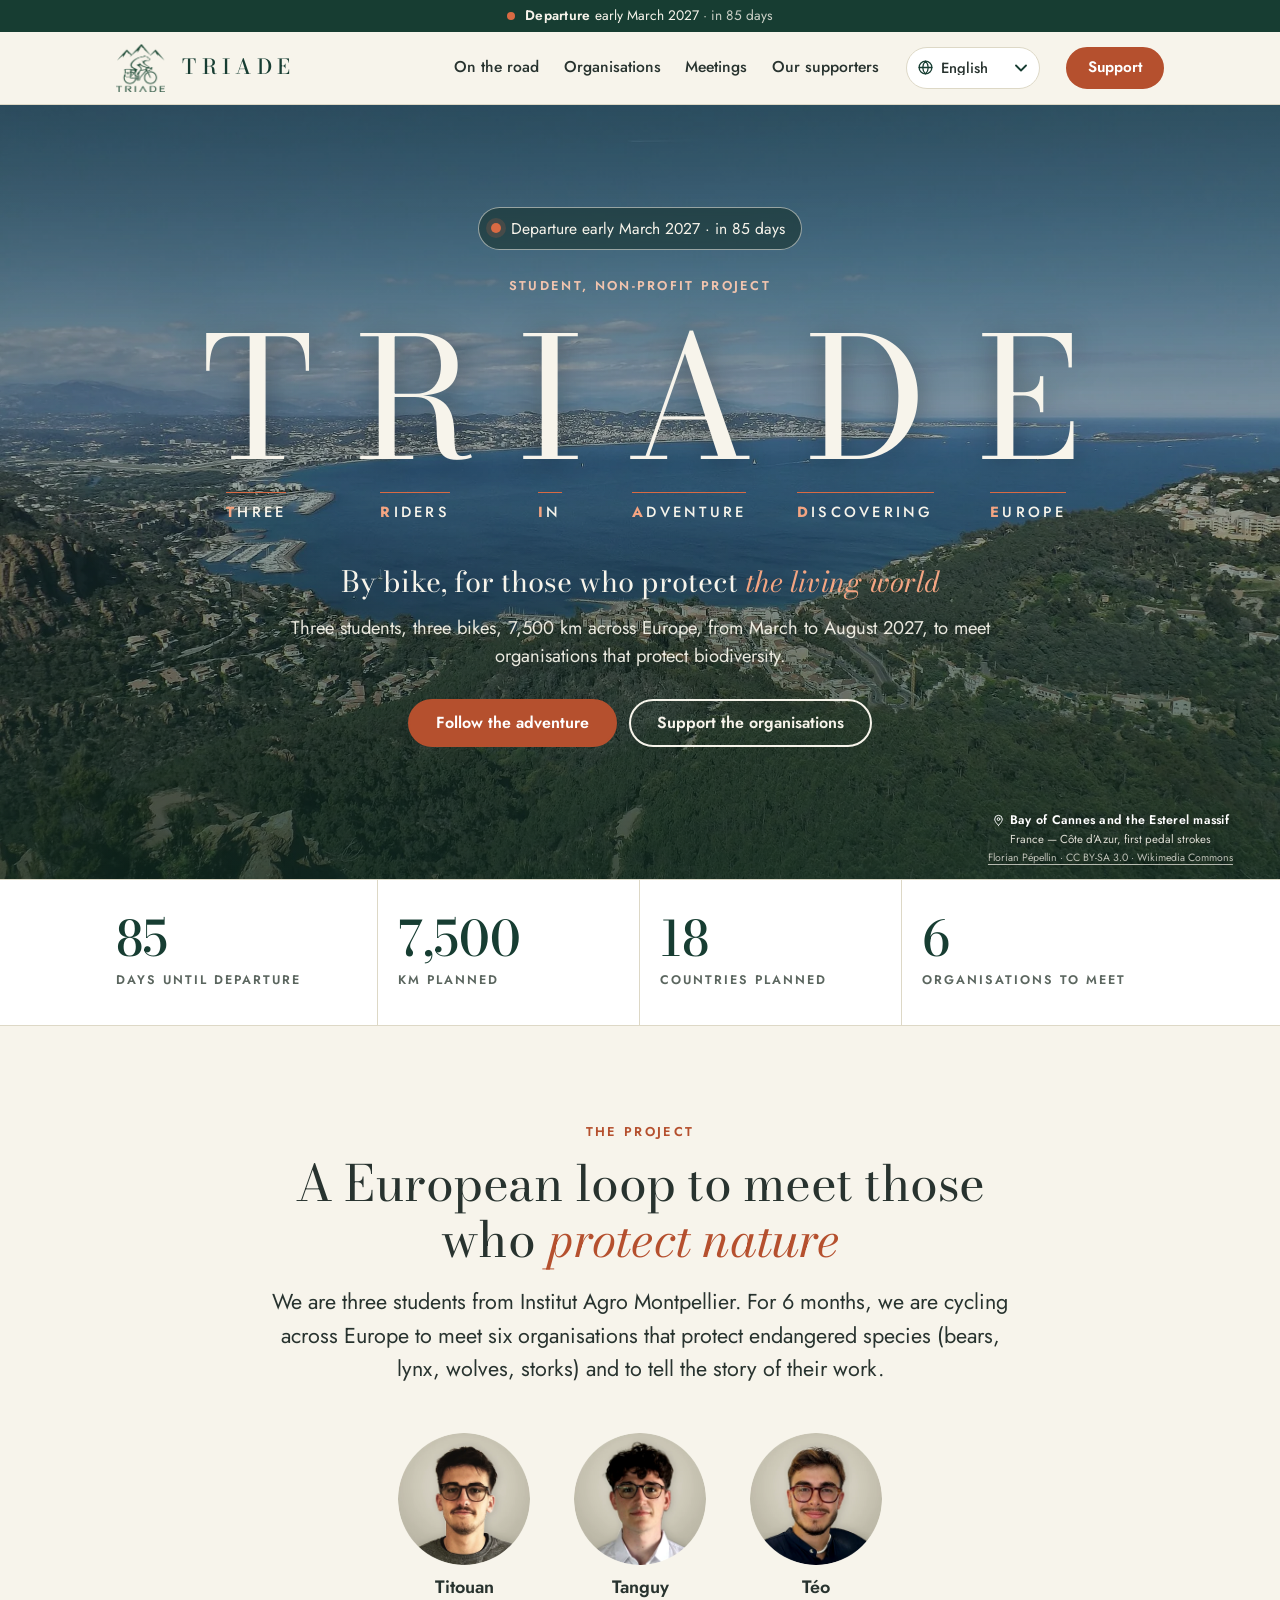
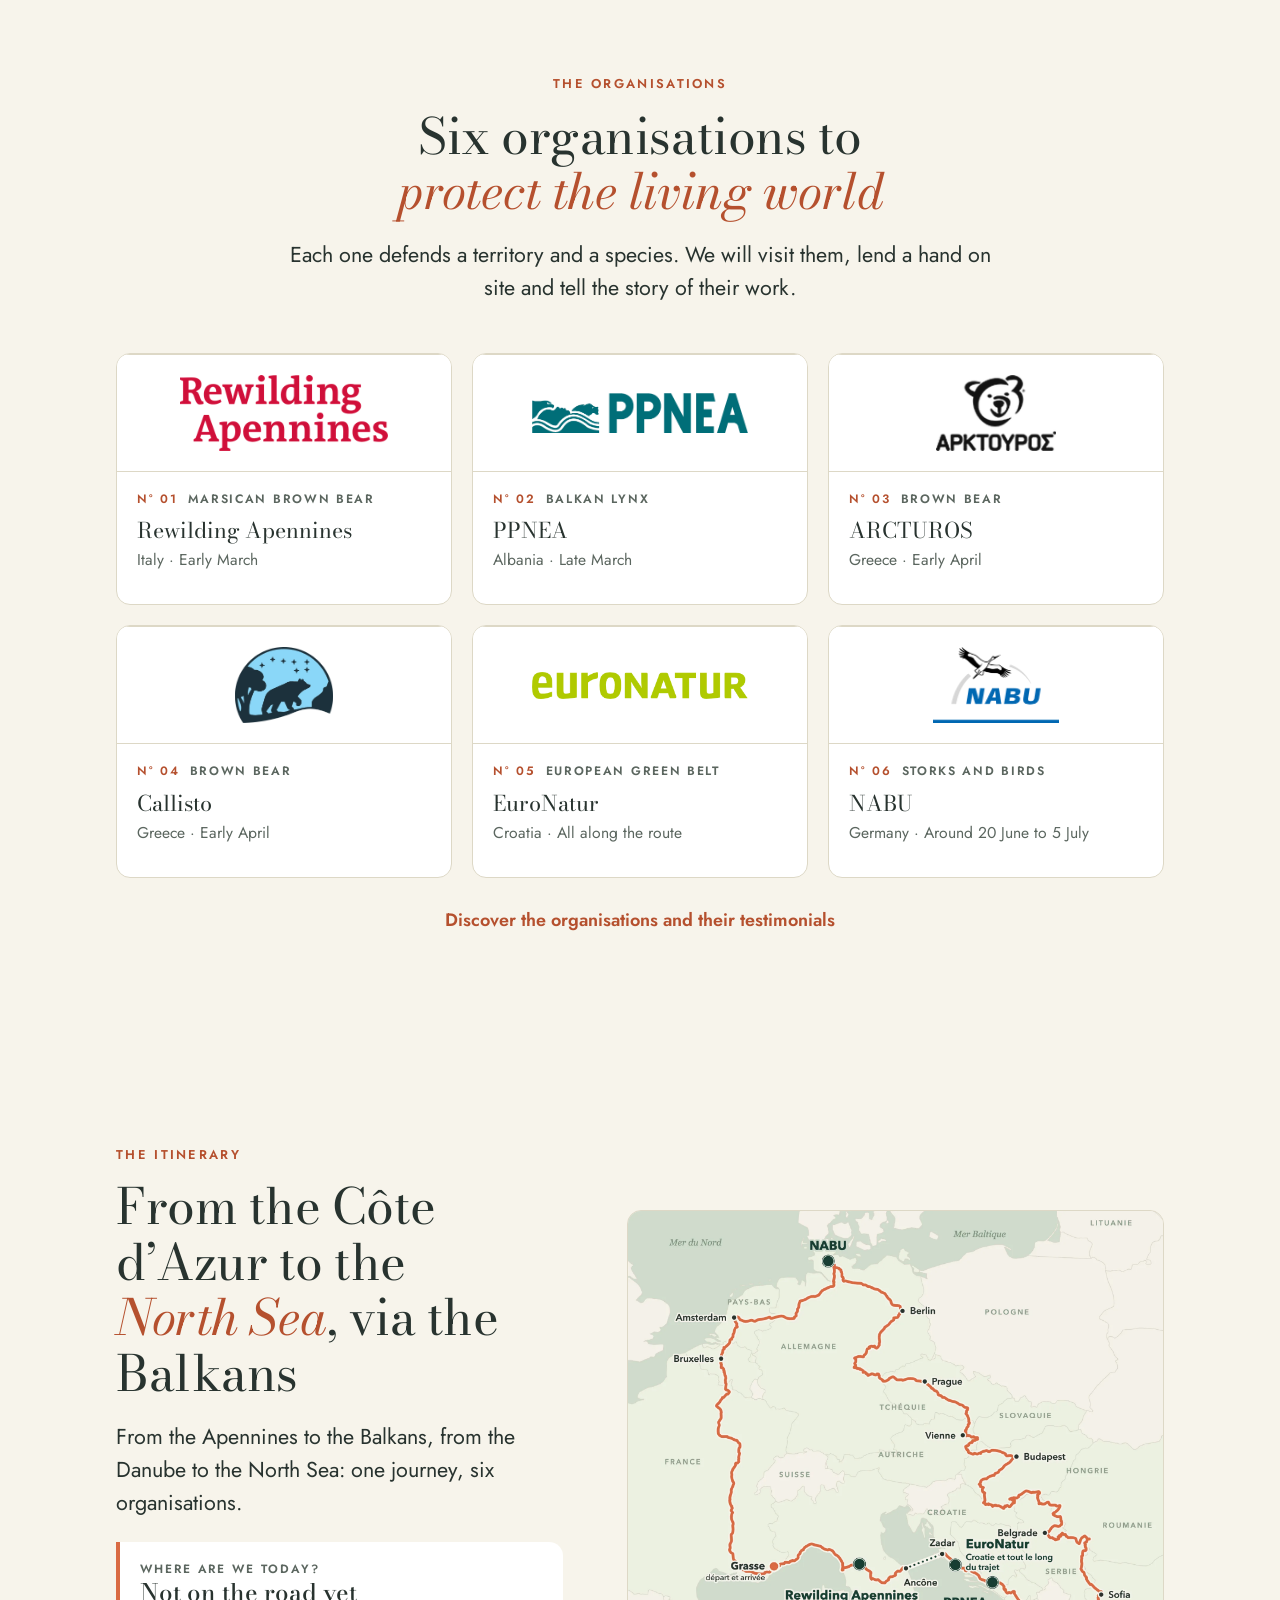
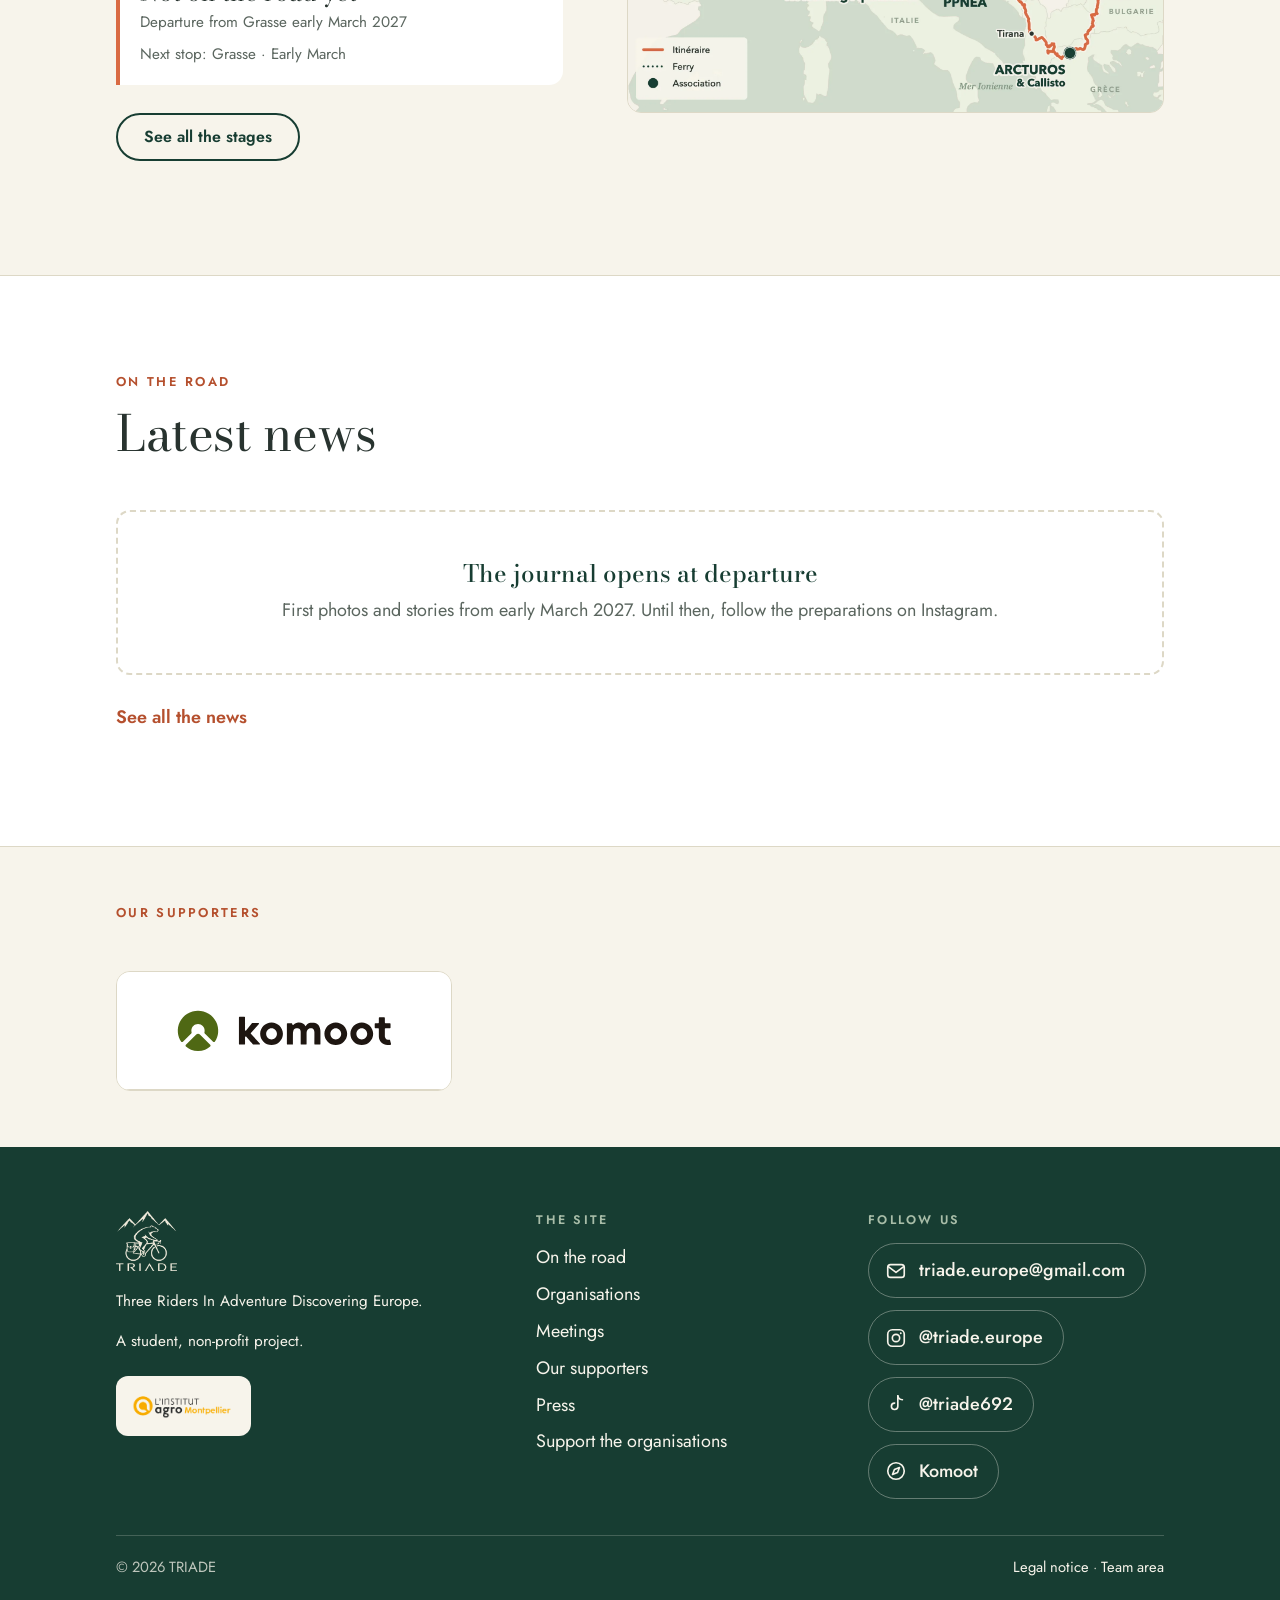
==== index.html @ b72beb3f "Site : URL triade.europe.com, EuroNatur en Croatie (tout le long du trajet), Callisto sur la carte -" ====
<!doctype html>
<html lang="fr">
<head>
<meta charset="utf-8">
<meta name="viewport" content="width=device-width, initial-scale=1">
<title>TRIADE — À vélo pour celles et ceux qui protègent le vivant</title>
<meta name="description" content="Trois étudiants traversent l’Europe à vélo, de mars à août 2027, à la rencontre d’associations de protection de la biodiversité. Suivez l’aventure.">
<meta name="theme-color" content="#F7F4EB">
<link rel="icon" href="assets/img/favicon.png">
<link rel="apple-touch-icon" href="assets/img/apple-touch-icon.png">
<meta property="og:type" content="website">
<meta property="og:site_name" content="TRIADE">
<meta property="og:title" content="TRIADE — À vélo pour celles et ceux qui protègent le vivant">
<meta property="og:description" content="Trois étudiants, trois vélos, six associations de protection de la nature à travers l’Europe. De mars à août 2027.">
<meta property="og:image" content="https://triade.europe.com/assets/img/og-image.jpg">
<meta name="twitter:card" content="summary_large_image">
<link rel="preload" href="assets/fonts/bodoni-moda-latin-wght-normal.woff2" as="font" type="font/woff2" crossorigin>
<link rel="preload" href="assets/fonts/jost-latin-wght-normal.woff2" as="font" type="font/woff2" crossorigin>
<link rel="stylesheet" href="assets/css/style.css?v=20261106n">
<script src="assets/js/langues.js?v=20261106n" defer></script>
<script src="assets/js/site.js?v=20261106n" defer></script>
</head>
<body data-page="accueil">
<a class="skip" href="#contenu" data-i18n="skip">Aller au contenu</a>
<noscript><p class="annonce">Ce site a besoin de JavaScript pour afficher son contenu. En attendant, retrouvez-nous sur Instagram&nbsp;: @triade.europe · This site needs JavaScript to display its content. Meanwhile, find us on Instagram: @triade.europe</p></noscript>
<div id="site-header"></div>

<main id="contenu" tabindex="-1">
<!--STATIQUE:début--><noscript><h1>TRIADE — Three Riders In Adventure Discovering Europe</h1><h2>Une boucle européenne pour rencontrer ceux qui protègent la nature</h2><p>Nous sommes trois étudiants de l’Institut Agro Montpellier. Pendant 6 mois, nous traversons l’Europe à vélo pour rencontrer six associations qui protègent des espèces menacées (ours, lynx, loup, cigognes) et raconter leur travail.</p><p>3 étudiants, 6 associations, 7 500 km prévus, 18 pays prévus, de mars à août 2027 (départ début mars 2027).</p><h2>Les associations</h2><ul><li><strong>Rewilding Apennines</strong> — Ours brun marsicain (Italie, Début mars) <a href="https://rewilding-apennines.com">https://rewilding-apennines.com</a></li><li><strong>PPNEA</strong> — Lynx des Balkans (Albanie, Fin mars) <a href="https://ppnea.org">https://ppnea.org</a></li><li><strong>ARCTUROS &amp; Callisto</strong> — Ours brun (Grèce, Début avril) <a href="https://www.arcturos.gr">https://www.arcturos.gr</a></li><li><strong>EuroNatur</strong> — Ceinture verte européenne (Croatie, Tout le long du trajet) <a href="https://www.euronatur.org">https://www.euronatur.org</a></li><li><strong>NABU</strong> — Cigognes et oiseaux (Allemagne, Du 20 juin au 5 juillet environ) <a href="https://www.nabu.de">https://www.nabu.de</a></li></ul><h2>Ils nous soutiennent</h2><ul><li><strong>Komoot</strong> — Notre itinéraire est tracé sur Komoot. <a href="https://www.komoot.com">https://www.komoot.com</a></li></ul><h2>Contact</h2><ul><li>E-mail : <a href="mailto:triade.europe@gmail.com">triade.europe@gmail.com</a></li><li>Instagram : <a href="https://www.instagram.com/triade.europe">@triade.europe</a></li><li>TikTok : <a href="https://www.tiktok.com/@triade692">@triade692</a></li><li>Komoot : <a href="https://www.komoot.com/user/6295100499846">Itinéraire sur Komoot</a></li></ul><p>Autres pages : <a href="route.html">Sur la route</a>, <a href="associations.html">Associations</a>, <a href="soutiens.html">Ils nous soutiennent</a>, <a href="llms.txt">résumé en texte</a>.</p></noscript><!--STATIQUE:fin-->

  <!-- ACCUEIL : grand TRIADE sur le bandeau de paysages (content/bandeau.json) -->
  <section class="hero hero--bandeau bandeau" id="bandeau">
    <div class="wrap">
      <p class="chip" hidden><i></i><span id="compte-a-rebours"></span></p>
      <p class="eyebrow" data-i18n="hero_eyebrow">Projet étudiant et associatif</p>
      <p class="vh">TRIADE : Three Riders In Adventure Discovering Europe</p>
      <div class="triade-sigle" aria-hidden="true">
        <span><i>T</i><small><b>T</b>hree</small></span>
        <span><i>R</i><small><b>R</b>iders</small></span>
        <span><i>I</i><small><b>I</b>n</small></span>
        <span><i>A</i><small><b>A</b>dventure</small></span>
        <span><i>D</i><small><b>D</b>iscovering</small></span>
        <span><i>E</i><small><b>E</b>urope</small></span>
      </div>
      <h1 data-i18n="hero_h1">À vélo pour celles et ceux qui protègent <em>le vivant</em></h1>
      <p class="lede" data-i18n="hero_lede">Trois étudiants, trois vélos, <span data-bind="chiffres_km"></span> km à travers l’Europe, <span data-bind="periode_texte"></span>, à la rencontre d’associations de protection de la biodiversité.</p>
      <div class="row">
        <a class="btn" data-href="instagram" data-i18n="hero_btn1">Suivre l’aventure</a>
        <a class="btn btn--ghost" href="cagnotte.html" data-i18n="support_assos">Soutenir les associations</a>
      </div>
    </div>
  </section>

  <!-- CHIFFRES : remplis automatiquement (content/reglages.json) -->
  <section class="stripe" data-i18n-attr="aria-label:fig_aria" aria-label="Chiffres clés">
    <div class="wrap"><div class="figures" id="chiffres"></div></div>
  </section>

  <!-- LE PROJET puis LES ASSOCIATIONS : un seul bloc, sans rupture -->
  <section class="section section--projet">
    <div class="wrap">
      <div class="head head--centre">
        <p class="eyebrow" data-i18n="proj_eyebrow">Le projet</p>
        <h2 class="h2" data-i18n="proj_h2">Une boucle européenne pour rencontrer ceux qui <em>protègent la nature</em></h2>
        <p class="lede" data-i18n="proj_lede">Nous sommes trois étudiants de l’Institut Agro Montpellier. Pendant 6 mois, nous traversons l’Europe à vélo pour rencontrer six associations qui protègent des espèces menacées (ours, lynx, loup, cigognes) et raconter leur travail.</p>
      </div>
      <ul class="tetes" id="equipe-tetes" aria-label="Les trois membres de l’équipe" data-i18n-attr="aria-label:team_aria"></ul>
      <div class="head head--centre head--suite">
        <p class="eyebrow" data-i18n="assos_eyebrow">Les associations</p>
        <h2 class="h2" data-i18n="assos_h2">Six associations pour <em>protéger le vivant</em></h2>
        <p class="lede" data-i18n="assos_lede_home">Chacune défend un territoire et une espèce. Nous irons les voir, donner un coup de main sur place et raconter leur travail.</p>
      </div>
      <div class="grid grid--3" id="assos-apercu"></div>
      <p class="more"><a class="link-arrow" href="associations.html" data-i18n="assos_more">Découvrir les associations et leurs témoignages</a></p>
    </div>
  </section>

  <!-- L'ITINÉRAIRE -->
  <section class="section">
    <div class="wrap split">
      <div>
        <p class="eyebrow" data-i18n="itin_eyebrow">L’itinéraire</p>
        <h2 class="h2" data-i18n="itin_h2">De la Côte d’Azur à la <em>mer du Nord</em>, par les Balkans</h2>
        <p class="lede" style="margin-top:18px" data-i18n="itin_lede">Des Apennins aux Balkans, du Danube à la mer du Nord&nbsp;: un seul trajet, six associations.</p>
        <div class="next" id="position"></div>
        <p class="more"><a class="btn btn--ghost" href="route.html#etapes" data-i18n="itin_btn">Voir toutes les étapes</a></p>
      </div>
      <div class="map"><img src="assets/img/carte-itineraire.webp" data-i18n-attr="alt:map_alt" alt="Carte de l’itinéraire : Grasse, Italie, Albanie, Grèce, Bulgarie, Serbie, Hongrie, Autriche, Tchéquie, Allemagne, Pays-Bas, Belgique, retour à Grasse" width="1800" height="1688" loading="lazy"></div>
    </div>
  </section>

  <!-- DERNIÈRES NOUVELLES -->
  <section class="section section--white">
    <div class="wrap">
      <div class="head">
        <p class="eyebrow" data-i18n="nav_route">Sur la route</p>
        <h2 class="h2" data-i18n="news_h2">Dernières nouvelles</h2>
      </div>
      <div id="actus"></div>
      <p class="more"><a class="link-arrow" href="route.html#photos" data-i18n="news_more">Voir toutes les nouvelles</a></p>
    </div>
  </section>

  <!-- ILS NOUS SOUTIENNENT : masqué tant que la liste est vide (content/soutiens.json) -->
  <section class="section section--tight" id="soutiens" hidden>
    <div class="wrap">
      <div class="head"><p class="eyebrow" data-i18n="nav_supporters">Ils nous soutiennent</p></div>
      <div class="grid grid--3" id="soutiens-liste"></div>
    </div>
  </section>

</main>

<div id="site-footer"></div>
</body>
</html>
---- assets/css/style.css ----
/* ==========================================================================
   TRIADE — feuille de style
   Palette et typographies de l'affiche : crème, vert forêt, terracotta ;
   Bodoni Moda (titres) + Jost (texte), hébergées sur le site (aucun appel à Google).
   Pour changer une couleur de tout le site : modifier les variables ci-dessous.
   ========================================================================== */

@font-face { font-family: 'Jost'; src: url(../fonts/jost-latin-wght-normal.woff2) format('woff2'); font-weight: 100 900; font-style: normal; font-display: swap; }
@font-face { font-family: 'Bodoni Moda'; src: url(../fonts/bodoni-moda-latin-wght-normal.woff2) format('woff2'); font-weight: 400 900; font-style: normal; font-display: swap; }
@font-face { font-family: 'Bodoni Moda'; src: url(../fonts/bodoni-moda-latin-wght-italic.woff2) format('woff2'); font-weight: 400 900; font-style: italic; font-display: swap; }

:root {
  --cream: #F7F4EB;
  --paper: #FFFFFF;
  --ink: #28332F;
  --forest: #173D32;
  --terre: #D96A43;        /* décor, tracés */
  --terre-txt: #B5502E;    /* texte et boutons (contraste suffisant sur le crème) */
  --sage: #A8BDA8;
  --sea: #CFDBCC;
  --line: #DDD8C6;
  --muted: #5B665F;

  --f-display: 'Bodoni Moda', Georgia, 'Times New Roman', serif;
  --f-text: 'Jost', 'Avenir Next', 'Segoe UI', system-ui, sans-serif;

  --wrap: 1120px;
  --gut: clamp(18px, 4vw, 36px);
  --r: 14px;
  color-scheme: light;
}

*, *::before, *::after { box-sizing: border-box; }
html { scroll-behavior: smooth; -webkit-text-size-adjust: 100%; }
@media (prefers-reduced-motion: reduce) { html { scroll-behavior: auto; } * { animation: none !important; transition: none !important; } }
body { margin: 0; background: var(--cream); color: var(--ink); font-family: var(--f-text); font-size: 1.125rem; line-height: 1.6; -webkit-font-smoothing: antialiased; }
img { max-width: 100%; height: auto; display: block; }
a { color: var(--terre-txt); text-underline-offset: 3px; }
a:hover { color: var(--forest); }
h1, h2, h3, h4 { margin: 0; font-weight: 500; line-height: 1.12; }
p { margin: 0 0 1em; }
:focus-visible { outline: 3px solid var(--terre-txt); outline-offset: 3px; border-radius: 4px; }
[hidden] { display: none !important; }

.skip { position: absolute; left: -999px; top: 8px; background: var(--forest); color: var(--cream); padding: 10px 16px; border-radius: 8px; z-index: 100; }
.skip:focus { left: 8px; }

.wrap { max-width: var(--wrap); margin: 0 auto; padding: 0 var(--gut); }
.section { padding: clamp(48px, 8vw, 96px) 0; }
.section--tight { padding: clamp(32px, 5vw, 56px) 0; }
.section--white { background: var(--paper); border-block: 1px solid var(--line); }
.section--forest { background: var(--forest); color: var(--cream); }
.section--forest a { color: var(--cream); }

/* --- Typographie ------------------------------------------------------- */
.eyebrow { font-size: .8rem; font-weight: 600; letter-spacing: .18em; text-transform: uppercase; color: var(--terre-txt); margin: 0 0 14px; }
.section--forest .eyebrow { color: var(--sage); }
.display { font-family: var(--f-display); font-weight: 500; letter-spacing: -.01em; }
.h1 { font-family: var(--f-display); font-size: clamp(2.5rem, 6.4vw, 4.9rem); line-height: 1.03; letter-spacing: -.015em; }
.h2 { font-family: var(--f-display); font-size: clamp(2rem, 4.4vw, 3.1rem); letter-spacing: -.01em; }
.h3 { font-family: var(--f-display); font-size: 1.55rem; }
.h1 em, .h2 em { font-style: italic; color: var(--terre-txt); }
.section--forest .h2 em { color: var(--terre); }
.lede { font-size: clamp(1.15rem, 2vw, 1.35rem); line-height: 1.55; color: var(--ink); max-width: 38em; }
.muted { color: var(--muted); }
.small { font-size: .95rem; }
.head { max-width: 46rem; margin-bottom: clamp(28px, 4vw, 48px); }
.head .lede { margin-top: 18px; }

/* --- Boutons ----------------------------------------------------------- */
.btn { display: inline-flex; align-items: center; justify-content: center; gap: 10px; min-height: 48px; padding: 0 26px; border-radius: 999px; background: var(--terre-txt); color: #fff; font: 600 1rem/1 var(--f-text); text-decoration: none; border: 2px solid var(--terre-txt); cursor: pointer; transition: background .15s, color .15s, border-color .15s; }
.btn:hover { background: var(--forest); border-color: var(--forest); color: #fff; }
.btn--ghost { background: transparent; color: var(--forest); border-color: var(--forest); }
.btn--ghost:hover { background: var(--forest); color: var(--cream); }
.section--forest .btn { background: var(--terre); border-color: var(--terre); color: var(--forest); }
.section--forest .btn:hover { background: var(--cream); border-color: var(--cream); color: var(--forest); }
.section--forest .btn--ghost { background: transparent; color: var(--cream); border-color: var(--cream); }
.section--forest .btn--ghost:hover { background: var(--cream); color: var(--forest); }
.row { display: flex; flex-wrap: wrap; gap: 12px; align-items: center; }

/* --- Bandeau d'annonce + en-tête --------------------------------------- */
.annonce { background: var(--forest); color: var(--cream); text-align: center; padding: 10px var(--gut); font-size: .98rem; }
.annonce a { color: var(--cream); }
.site-header { position: sticky; top: 0; z-index: 50; background: rgba(247, 244, 235, .94); backdrop-filter: blur(8px); border-bottom: 1px solid var(--line); }
.site-header .wrap { display: flex; align-items: center; justify-content: space-between; min-height: 72px; gap: 20px; }
.brand { display: flex; align-items: center; gap: 12px; text-decoration: none; color: var(--forest); }
.brand img { height: 48px; width: auto; }
.nav { display: flex; align-items: center; gap: clamp(14px, 2.2vw, 30px); }
.nav a { color: var(--ink); text-decoration: none; font-weight: 500; font-size: 1.02rem; padding: 8px 2px; border-bottom: 2px solid transparent; }
.nav a:hover { color: var(--terre-txt); }
.nav a[aria-current="page"] { border-bottom-color: var(--terre); }
.burger { display: none; width: 48px; height: 48px; border: 1px solid var(--line); border-radius: 12px; background: var(--paper); cursor: pointer; padding: 0; color: var(--forest); }
.burger svg { margin: auto; display: block; }
@media (max-width: 1180px) {
  .burger { display: block; }
  .nav { position: absolute; left: 0; right: 0; top: 100%; background: var(--cream); border-bottom: 1px solid var(--line); flex-direction: column; align-items: stretch; gap: 0; padding: 8px var(--gut) 20px; display: none; }
  .nav.open { display: flex; }
  .nav a { padding: 14px 2px; border-bottom: 1px solid var(--line); font-size: 1.15rem; }
}

/* --- Hero -------------------------------------------------------------- */
.hero { padding: clamp(36px, 7vw, 88px) 0 clamp(28px, 5vw, 56px); overflow: hidden; }
.hero .wrap { display: grid; grid-template-columns: 1.15fr .85fr; gap: clamp(20px, 4vw, 56px); align-items: center; }
.hero h1 { margin-bottom: 24px; }
.hero .lede { margin-bottom: 30px; }
.hero-art { position: relative; }
.hero-art img { width: 100%; max-width: 520px; margin-left: auto; }
.chip { display: inline-flex; align-items: center; gap: 10px; padding: 8px 16px 8px 12px; border: 1px solid var(--line); border-radius: 999px; background: var(--paper); font-size: .98rem; margin-bottom: 26px; }
.chip i { width: 10px; height: 10px; border-radius: 50%; background: var(--terre); box-shadow: 0 0 0 5px rgba(217, 106, 67, .18); }
@media (max-width: 860px) {
  .hero .wrap { grid-template-columns: 1fr; }
  .hero-art { order: -1; }
  .hero-art img { max-width: 300px; margin: 0 auto; }
}

/* --- Chiffres ---------------------------------------------------------- */
.stripe { background: var(--paper); border-block: 1px solid var(--line); }
.figures { display: grid; grid-template-columns: repeat(4, 1fr); }
.fig { padding: clamp(20px, 3vw, 34px) 20px; border-right: 1px solid var(--line); }
.fig:first-child { padding-left: 0; }
.fig:last-child { border-right: 0; }
.fig b { display: block; font: 500 clamp(2.4rem, 5vw, 3.6rem)/1 var(--f-display); color: var(--forest); }
.fig span { display: block; margin-top: 8px; font-size: .78rem; font-weight: 600; letter-spacing: .16em; text-transform: uppercase; color: var(--muted); }
@media (max-width: 760px) {
  .figures { grid-template-columns: 1fr 1fr; }
  .fig:nth-child(2) { border-right: 0; }
  .fig:nth-child(-n+2) { border-bottom: 1px solid var(--line); }
}

/* --- Trois piliers ----------------------------------------------------- */
.pillars { display: grid; grid-template-columns: repeat(3, 1fr); gap: 20px; }
.pillar { background: var(--paper); border: 1px solid var(--line); border-radius: var(--r); padding: 28px; }
.pillar .num { font: 500 2.6rem/1 var(--f-display); color: var(--terre); margin-bottom: 14px; }
.pillar h3 { font-family: var(--f-display); font-size: 1.5rem; margin-bottom: 10px; }
.pillar p { margin: 0; color: var(--muted); font-size: 1.05rem; }
@media (max-width: 820px) { .pillars { grid-template-columns: 1fr; } }

/* --- Carte de l'itinéraire -------------------------------------------- */
.map { border-radius: var(--r); overflow: hidden; border: 1px solid var(--line); background: var(--sea); }
.map img { width: 100%; }
.split { display: grid; grid-template-columns: 1fr 1.2fr; gap: clamp(24px, 5vw, 64px); align-items: center; }
@media (max-width: 860px) { .split { grid-template-columns: 1fr; } }
.next { margin-top: 22px; padding: 18px 20px; border-left: 4px solid var(--terre); background: var(--paper); border-radius: 0 var(--r) var(--r) 0; }
.next small { display: block; font-size: .75rem; font-weight: 600; letter-spacing: .16em; text-transform: uppercase; color: var(--muted); }
.next b { font: 500 1.5rem/1.2 var(--f-display); }

/* --- Frise des étapes -------------------------------------------------- */
.steps { list-style: none; margin: 0; padding: 0; position: relative; }
.steps::before { content: ""; position: absolute; left: 11px; top: 8px; bottom: 8px; width: 2px; background: var(--line); }
.step { position: relative; display: grid; grid-template-columns: 1fr auto; gap: 4px 18px; padding: 12px 0 12px 44px; }
.step::before { content: ""; position: absolute; left: 4px; top: 21px; width: 16px; height: 16px; border-radius: 50%; background: var(--cream); border: 2px solid var(--sage); }
.step.is-asso::before { border-color: var(--forest); background: var(--forest); }
.step.is-done::before { background: var(--terre); border-color: var(--terre); }
.step.is-current::before { box-shadow: 0 0 0 6px rgba(217, 106, 67, .25); background: var(--terre); border-color: var(--terre); }
.step b { font-weight: 600; font-size: 1.12rem; }
.step .d { color: var(--muted); font-size: 1rem; grid-column: 1; }
.step .w { text-align: right; font-size: .95rem; color: var(--muted); grid-column: 2; grid-row: 1; }
.step .k { text-align: right; font-size: .85rem; color: var(--muted); grid-column: 2; grid-row: 2; }
.step.is-done b { color: var(--muted); }
.badge-asso { display: inline-block; margin-left: 8px; padding: 2px 10px; border-radius: 999px; background: var(--forest); color: var(--cream); font-size: .7rem; font-weight: 600; letter-spacing: .1em; text-transform: uppercase; vertical-align: 2px; }

/* --- Cartes (assos, interviews, équipe) -------------------------------- */
.grid { display: grid; gap: 20px; }
.grid--3 { grid-template-columns: repeat(3, 1fr); }
.grid--2 { grid-template-columns: repeat(2, 1fr); }
@media (max-width: 900px) { .grid--3 { grid-template-columns: repeat(2, 1fr); } }
@media (max-width: 620px) { .grid--3, .grid--2 { grid-template-columns: 1fr; } }
.card { background: var(--paper); border: 1px solid var(--line); border-radius: var(--r); overflow: hidden; }
.card-body { padding: 24px; }
.logo-tile { display: flex; align-items: center; justify-content: center; height: 118px; padding: 20px 28px; background: var(--paper); border-bottom: 1px solid var(--line); }
.logo-tile img { max-height: 100%; max-width: 78%; width: auto; object-fit: contain; }
.card h3 { font-family: var(--f-display); font-size: 1.55rem; margin-bottom: 4px; }
.card .meta { color: var(--muted); font-size: .98rem; margin-bottom: 12px; }
.statut { display: inline-block; padding: 4px 12px; border-radius: 999px; border: 1px solid var(--line); font-size: .8rem; font-weight: 600; letter-spacing: .04em; color: var(--muted); }
.statut[data-s="Rencontre confirmée"] { background: var(--sea); border-color: var(--sea); color: var(--forest); }
.statut[data-s="Rencontre réalisée"] { background: var(--forest); border-color: var(--forest); color: var(--cream); }

.asso { display: grid; grid-template-columns: 300px 1fr; background: var(--paper); border: 1px solid var(--line); border-radius: var(--r); overflow: hidden; scroll-margin-top: 96px; }
.asso + .asso { margin-top: 24px; }
.asso-side { background: var(--paper); border-right: 1px solid var(--line); padding: 28px; display: flex; flex-direction: column; justify-content: center; gap: 18px; }
.asso-side img { max-height: 90px; width: auto; max-width: 100%; object-fit: contain; object-position: left; }
.asso-main { padding: clamp(22px, 3vw, 36px); }
.asso-main h2 { font-family: var(--f-display); font-size: clamp(1.8rem, 3.4vw, 2.4rem); margin-bottom: 6px; }
.asso-main .meta { color: var(--muted); margin-bottom: 14px; }
.asso-main .links { margin: 18px 0 0; display: flex; gap: 10px; flex-wrap: wrap; }
.asso-interviews { margin-top: 26px; padding-top: 22px; border-top: 1px dashed var(--line); }
.asso-interviews h3 { font-size: .8rem; letter-spacing: .16em; text-transform: uppercase; font-family: var(--f-text); font-weight: 600; color: var(--terre-txt); margin-bottom: 14px; }
@media (max-width: 820px) { .asso { grid-template-columns: 1fr; } .asso-side { border-right: 0; border-bottom: 1px solid var(--line); flex-direction: row; align-items: center; justify-content: space-between; flex-wrap: wrap; } }

.link-arrow { display: inline-flex; align-items: center; gap: 8px; font-weight: 600; text-decoration: none; }
.link-arrow:hover { text-decoration: underline; }

/* --- Interviews -------------------------------------------------------- */
.filters { display: flex; flex-wrap: wrap; gap: 8px; margin-bottom: 28px; }
.filters button { font: 500 .98rem var(--f-text); padding: 9px 18px; border-radius: 999px; border: 1px solid var(--line); background: var(--paper); color: var(--ink); cursor: pointer; min-height: 44px; }
.filters button[aria-pressed="true"] { background: var(--forest); color: var(--cream); border-color: var(--forest); }
.interview { background: var(--paper); border: 1px solid var(--line); border-radius: var(--r); overflow: hidden; display: flex; flex-direction: column; }
.interview .ph { aspect-ratio: 3 / 2; object-fit: cover; width: 100%; background: var(--sea); }
.interview-body { padding: 24px; display: flex; flex-direction: column; gap: 14px; flex: 1; }
.interview blockquote { margin: 0; font: 500 1.4rem/1.3 var(--f-display); color: var(--forest); }
.interview blockquote::before { content: "« "; color: var(--terre); }
.interview blockquote::after { content: " »"; color: var(--terre); }
.who { font-size: 1rem; }
.who b { font-weight: 600; }
.who span { color: var(--muted); }
.tag { display: inline-block; font-size: .75rem; font-weight: 600; letter-spacing: .12em; text-transform: uppercase; color: var(--terre-txt); }
details.texte summary { cursor: pointer; font-weight: 600; color: var(--terre-txt); min-height: 44px; display: flex; align-items: center; }
details.texte .prose { margin-top: 8px; }
.video { position: relative; aspect-ratio: 16 / 9; background: var(--forest); border-radius: 10px; overflow: hidden; }
.video iframe { position: absolute; inset: 0; width: 100%; height: 100%; border: 0; }
.video button { position: absolute; inset: 0; width: 100%; border: 0; background: var(--forest); color: var(--cream); font: 600 1.05rem var(--f-text); cursor: pointer; display: flex; align-items: center; justify-content: center; gap: 12px; }
.video button:hover { background: #0f2c24; }

.prose { max-width: 40em; }
.prose h3, .prose h4 { font-family: var(--f-display); margin: 1.4em 0 .5em; font-size: 1.4rem; }
.prose ul { padding-left: 1.2em; margin: 0 0 1em; }
.prose blockquote { margin: 1.2em 0; padding-left: 18px; border-left: 3px solid var(--terre); font-family: var(--f-display); font-size: 1.25rem; color: var(--forest); }

/* --- Carnet ------------------------------------------------------------ */
.entry { padding: clamp(28px, 4vw, 48px) 0; border-top: 1px solid var(--line); display: grid; grid-template-columns: 200px 1fr; gap: clamp(18px, 4vw, 48px); scroll-margin-top: 96px; }
.entry:first-child { border-top: 0; padding-top: 0; }
.entry-meta { position: sticky; top: 96px; align-self: start; }
.entry-meta .day { font: 500 3.2rem/1 var(--f-display); color: var(--terre); }
.entry-meta .day small { display: block; font: 600 .75rem var(--f-text); letter-spacing: .16em; text-transform: uppercase; color: var(--muted); margin-bottom: 6px; }
.entry-meta .where { margin-top: 12px; font-weight: 600; }
.entry-meta .when { color: var(--muted); font-size: .98rem; }
.entry h2 { font-family: var(--f-display); font-size: clamp(1.8rem, 3.6vw, 2.6rem); margin-bottom: 16px; }
.gallery { display: grid; grid-template-columns: repeat(auto-fill, minmax(190px, 1fr)); gap: 8px; margin-top: 22px; }
.gallery button { padding: 0; border: 0; background: var(--sea); cursor: zoom-in; aspect-ratio: 4 / 3; overflow: hidden; border-radius: 8px; }
.gallery img { width: 100%; height: 100%; object-fit: cover; transition: transform .3s; }
.gallery button:hover img { transform: scale(1.04); }
.gallery.n1 { grid-template-columns: 1fr; } .gallery.n1 button { aspect-ratio: 3 / 2; }
.gallery.n2 { grid-template-columns: 1fr 1fr; }
@media (max-width: 760px) { .entry { grid-template-columns: 1fr; gap: 12px; } .entry-meta { position: static; display: flex; gap: 18px; align-items: baseline; flex-wrap: wrap; } .entry-meta .day { font-size: 2.2rem; } .entry-meta .day small { display: inline; margin-right: 8px; } .entry-meta .where { margin-top: 0; } }

dialog.lightbox { border: 0; padding: 0; background: transparent; max-width: 100vw; max-height: 100vh; width: 100vw; height: 100vh; color: #fff; }
dialog.lightbox::backdrop { background: rgba(10, 20, 16, .94); }
.lightbox .frame { height: 100%; display: flex; flex-direction: column; align-items: center; justify-content: center; padding: 56px 64px 24px; }
.lightbox img { max-width: 100%; max-height: calc(100vh - 150px); object-fit: contain; }
.lightbox p { margin: 14px 0 0; text-align: center; max-width: 46em; }
.lightbox .lb-btn { position: absolute; width: 48px; height: 48px; border-radius: 50%; border: 1px solid rgba(255,255,255,.4); background: rgba(0,0,0,.35); color: #fff; font-size: 1.5rem; cursor: pointer; display: flex; align-items: center; justify-content: center; }
.lightbox .lb-close { top: 14px; right: 14px; } .lightbox .lb-prev { left: 12px; top: 50%; } .lightbox .lb-next { right: 12px; top: 50%; }
@media (max-width: 600px) { .lightbox .frame { padding: 60px 8px 20px; } .lightbox .lb-prev, .lightbox .lb-next { top: auto; bottom: 14px; } }

/* --- Cagnotte ---------------------------------------------------------- */
.pot { background: var(--paper); border: 1px solid var(--line); border-radius: var(--r); padding: clamp(24px, 4vw, 40px); }
.meter { height: 14px; border-radius: 999px; background: var(--sea); overflow: hidden; margin: 18px 0 10px; }
.meter i { display: block; height: 100%; background: var(--terre); border-radius: 999px; }
.pot-amount { font: 500 clamp(2.4rem, 6vw, 3.6rem)/1 var(--f-display); color: var(--forest); }
.embed { width: 100%; min-height: 560px; border: 0; border-radius: 10px; }

/* --- Équipe ------------------------------------------------------------ */
.member { text-align: center; }
.member img { width: 100%; max-width: 280px; aspect-ratio: 1; object-fit: cover; border-radius: 50%; margin: 0 auto 18px; background: var(--sea); border: 1px solid var(--line); }
.member h3 { font-family: var(--f-display); font-size: 1.7rem; }
.member .role { color: var(--terre-txt); font-weight: 600; font-size: .95rem; margin-top: 2px; }
.member p { color: var(--muted); margin-top: 10px; font-size: 1.02rem; }

.socials { display: flex; flex-wrap: wrap; gap: 12px; }
.social { display: inline-flex; align-items: center; gap: 12px; padding: 12px 20px 12px 16px; min-height: 48px; border: 1px solid var(--line); border-radius: 999px; background: var(--paper); color: var(--ink); text-decoration: none; font-weight: 500; }
.social:hover { border-color: var(--forest); color: var(--forest); }
.social svg { width: 22px; height: 22px; flex: none; }
.section--forest .social { background: transparent; border-color: rgba(247, 244, 235, .35); color: var(--cream); }
.section--forest .social:hover { border-color: var(--cream); background: rgba(247, 244, 235, .08); color: var(--cream); }

/* --- États vides et messages ------------------------------------------ */
.empty { padding: clamp(28px, 5vw, 48px); border: 2px dashed var(--line); border-radius: var(--r); text-align: center; color: var(--muted); background: rgba(255,255,255,.5); }
.empty b { display: block; font: 500 1.5rem/1.2 var(--f-display); color: var(--forest); margin-bottom: 8px; }
.error { padding: 24px; border-radius: var(--r); background: #fff3ee; border: 1px solid var(--terre); }

/* --- Pied de page ------------------------------------------------------ */
.site-footer { background: var(--forest); color: var(--cream); padding: clamp(40px, 6vw, 64px) 0 28px; }
.site-footer .cols { display: grid; grid-template-columns: 1.3fr 1fr 1fr; gap: 36px; }
.site-footer img { height: 60px; width: auto; margin-bottom: 18px; }
.site-footer h2 { font: 600 .78rem var(--f-text); letter-spacing: .18em; text-transform: uppercase; color: var(--sage); margin-bottom: 14px; }
.site-footer ul { list-style: none; margin: 0; padding: 0; display: grid; gap: 8px; }
.site-footer a { color: var(--cream); text-decoration: none; }
.site-footer a:hover { text-decoration: underline; color: var(--cream); }
.site-footer .legal { margin-top: 36px; padding-top: 20px; border-top: 1px solid rgba(247, 244, 235, .2); display: flex; flex-wrap: wrap; gap: 8px 24px; justify-content: space-between; font-size: .92rem; color: rgba(247, 244, 235, .75); }
@media (max-width: 760px) { .site-footer .cols { grid-template-columns: 1fr; } }

@media print { .site-header, .site-footer, .burger, .skip { display: none; } body { background: #fff; } }

/* --- Ajouts : marque, fiches « spécimen » (style Trinket), cartes d'actualité ---------- */
.brand-name { font: 500 1.3rem/1 var(--f-display); letter-spacing: .26em; padding-left: .26em; color: var(--forest); }
@media (max-width: 420px) { .brand-name { font-size: 1.1rem; letter-spacing: .2em; } }
.spec { display: flex; gap: 10px; align-items: baseline; font-size: .76rem; font-weight: 600; letter-spacing: .14em; text-transform: uppercase; color: var(--muted); margin-bottom: 10px; }
.spec span { color: var(--terre-txt); }
.news, .assoc-mini { display: block; text-decoration: none; color: inherit; transition: border-color .15s, transform .15s; }
.news:hover, .assoc-mini:hover { border-color: var(--forest); transform: translateY(-2px); }
.news .ph { aspect-ratio: 3 / 2; object-fit: cover; width: 100%; background: var(--sea); }
.news h3 { margin-top: 6px; }
.assoc-mini h3 { font-size: 1.35rem; }
.assoc-mini .card-body { padding: 18px 20px 20px; }
.pillar h3 { color: var(--forest); }
.cta-band { text-align: center; }
.cta-band .head { margin-inline: auto; }
.cta-band .row { justify-content: center; }
.more { margin-top: 28px; }
.map-caption { margin-top: 10px; color: var(--muted); font-size: .92rem; }
.notice { color: var(--muted); font-size: .95rem; margin-top: 18px; }
.h1 em, .h2 em { white-space: nowrap; }
@media (max-width: 480px) { .h2 em { white-space: normal; } }
/* Les icônes prennent la taille du texte (sans cette règle, un SVG remplit tout son conteneur) */
.btn svg, .link-arrow svg, .video button svg { width: 1.3em; height: 1.3em; flex: none; }
.video button svg { width: 2.2em; height: 2.2em; }

/* --- Bandeau « position en direct » et barre d'en-tête ---------------------------------- */
.livebar { display: flex; align-items: center; justify-content: center; gap: 10px; background: var(--forest); color: var(--cream); font-size: .86rem; line-height: 1.3; padding: 7px var(--gut); text-align: center; text-decoration: none; }
.livebar:hover { color: var(--cream); background: #0f2c24; }
.livebar b { font-weight: 600; letter-spacing: .02em; }
.livebar .maj { opacity: .8; }
.livebar .dot { flex: none; width: 8px; height: 8px; border-radius: 50%; background: var(--terre); animation: pulse 2.2s infinite; }
@keyframes pulse { 0% { box-shadow: 0 0 0 0 rgba(217, 106, 67, .7); } 70% { box-shadow: 0 0 0 7px rgba(217, 106, 67, 0); } 100% { box-shadow: 0 0 0 0 rgba(217, 106, 67, 0); } }
.bar-right { display: flex; align-items: center; gap: clamp(12px, 2vw, 26px); }
.btn--nav { min-height: 42px; padding: 0 20px; font-size: .95rem; color: #fff; }
.btn--nav:hover { color: #fff; }

/* --- Titres : serif éditorial léger ----------------------------------------------------------- */
.h1, .h2, .h3, .asso-main h2, .card h3, .pillar h3, .member h3, .story-title, .entry h2 { font-weight: 400; }

/* --- Chiffres avec objectif ------------------------------------------------------------------- */
.fig b small { font-size: .45em; color: var(--muted); font-weight: 400; }
.meter.sm { height: 6px; margin: 12px 0 0; max-width: 160px; }

/* --- Journal : cartes, « À la une », article -------------------------------------------------- */
.pill { display: inline-block; padding: 3px 11px; border-radius: 999px; background: var(--sea); color: var(--forest); font-size: .76rem; font-weight: 600; letter-spacing: .04em; }
.jcard { display: flex; flex-direction: column; text-decoration: none; color: inherit; transition: border-color .15s; }
.jcard:hover { border-color: var(--forest); }
.jcard .ph { aspect-ratio: 3 / 2; object-fit: cover; width: 100%; background: var(--sea); }
.ph--empty { display: flex; align-items: center; justify-content: center; color: var(--forest); background: var(--sea); }
.ph--empty svg { width: 40px; height: 40px; opacity: .5; }
.jcard .card-body { display: flex; flex-direction: column; flex: 1; }
.jcard h3 { margin: 6px 0 8px; font-size: 1.45rem; }
.jcard .extrait { color: var(--muted); font-size: 1rem; margin: 0 0 16px; }
.jmeta { display: flex; flex-wrap: wrap; gap: 8px 12px; align-items: center; margin-top: auto; font-size: .88rem; color: var(--muted); }
.jmeta .by { font-weight: 600; color: var(--ink); }
.tag svg { width: 15px; height: 15px; vertical-align: -2px; margin-right: 5px; }

.feature { position: relative; display: block; border-radius: var(--r); overflow: hidden; aspect-ratio: 16 / 7; min-height: 280px; background: var(--forest); color: #fff; text-decoration: none; }
.feature img { position: absolute; inset: 0; width: 100%; height: 100%; object-fit: cover; }
.feature::after { content: ""; position: absolute; inset: 0; background: linear-gradient(to top, rgba(10, 20, 16, .8), rgba(10, 20, 16, .05) 65%); }
.feature-text { position: absolute; left: 0; right: 0; bottom: 0; z-index: 1; padding: clamp(18px, 3vw, 38px); max-width: 48rem; }
.feature .tag { color: #fff; }
.feature h3 { font: 400 clamp(1.9rem, 4vw, 3.1rem)/1.06 var(--f-display); margin: 10px 0; }
.feature .by { font-size: .95rem; opacity: .92; }
.feature:hover { color: #fff; }
@media (max-width: 700px) { .feature { aspect-ratio: 4 / 5; } }

.story { max-width: 46rem; margin-inline: auto; }
.story .back { margin-bottom: 26px; }
.story .back svg { width: 1.2em; height: 1.2em; }
.story-head { margin-bottom: 24px; }
.story-title { font-size: clamp(2.2rem, 5vw, 3.6rem); margin: 14px 0; }
.story-cover { margin: 0 0 30px; }
.story-cover img { width: 100%; max-height: 70vh; object-fit: cover; border-radius: var(--r); }

/* --- Soutiens, presse -------------------------------------------------------------------------- */
.soutien .card-body p { color: var(--muted); font-size: 1.02rem; }
.revue { list-style: none; margin: 0; padding: 0; }
.revue li { padding: 18px 0; border-top: 1px solid var(--line); display: grid; gap: 4px; font: 400 1.35rem/1.3 var(--f-display); }
.revue li:last-child { border-bottom: 1px solid var(--line); }

/* --- Apparition douce (désactivée si « réduire les animations ») ----------------------------- */
.js-reveal .rv { opacity: 0; transform: translateY(16px); transition: opacity .6s ease, transform .6s ease; }
.js-reveal .rv.in { opacity: 1; transform: none; }

/* --- Corrections de mise en page (menu, chiffres, pied de page) -------------------------- */
.nav a { white-space: nowrap; font-size: .98rem; }
.nav { gap: clamp(12px, 1.6vw, 24px); }
.fig b { white-space: nowrap; font-size: clamp(2.1rem, 3.8vw, 3.2rem); }
.site-footer .social { background: transparent; border-color: rgba(247, 244, 235, .35); color: var(--cream); }
.site-footer .social:hover { border-color: var(--cream); background: rgba(247, 244, 235, .08); color: var(--cream); }

/* --- Logo de l'Institut Agro (école des trois étudiants) -------------------------------------- */
.school { margin: 22px 0 0; }
.school a { display: inline-block; }
.school img { height: 66px; width: auto; }
.site-footer .school-chip { display: inline-block; margin-top: 8px; padding: 10px 16px; border-radius: 12px; background: var(--cream); }
.site-footer .school-chip img { height: 40px; width: auto; margin: 0; display: block; }

/* --- Pictos des trois piliers et dessins d'animaux dans les marges ------------------------ */
.pillar .picto { width: 48px; height: 48px; margin-bottom: 14px; }
.brand { gap: 12px; }
.brand-name { font: 500 1.3rem/1 var(--f-display); letter-spacing: .26em; color: var(--forest); }
body { position: relative; }
.deco { display: none; position: absolute; width: 190px; opacity: .5; pointer-events: none; z-index: 0; }
@media (min-width: 1480px) {
  .deco { display: block; }
  .deco--l { left: calc(50% - 560px - 230px); }
  .deco--r { left: calc(50% + 560px + 40px); }
}

/* ==========================================================================
   Carnet naturaliste (29 oct.) : bandeau de paysages, grand TRIADE, dessins à l'encre et à l'aquarelle
   Les dessins sont des PNG/WebP transparents (assets/illustrations/), posés sans cadre.
   ========================================================================== */
.vh { position: absolute; width: 1px; height: 1px; overflow: hidden; clip: rect(0 0 0 0); white-space: nowrap; }

/* --- Bandeau : paysages qui glissent d'une photo à la suivante (content/bandeau.json) --- */
.bandeau { position: relative; overflow: hidden; isolation: isolate; color: var(--cream); background: var(--forest); }
.bandeau-track { position: absolute; inset: 0; display: flex; will-change: transform; z-index: -2; }
.bandeau-track.glisse { transition: transform 1.5s cubic-bezier(.65, 0, .25, 1); }
.bandeau-slide { flex: 0 0 100%; height: 100%; }
.bandeau-slide img { width: 100%; height: 100%; object-fit: cover; }
.bandeau::before { content: ''; position: absolute; inset: 0; z-index: -1; background: linear-gradient(180deg, rgba(14, 40, 31, .62) 0%, rgba(14, 40, 31, .34) 42%, rgba(14, 40, 31, .78) 100%); }
.bandeau--vide { background: var(--cream); color: var(--ink); }   /* sans photo : fond crème et dessins */
.bandeau--vide::before { display: none; }
/* Légende de la photo : à droite de l'image, petite, centrée (lieu = lien Google Maps, puis étape, puis crédit) */
.bandeau-legende { position: absolute; z-index: 2; left: auto; right: clamp(12px, 2vw, 34px); bottom: 14px; margin: 0; width: min(70%, 18rem); display: flex; flex-direction: column; align-items: center; gap: 3px; text-align: center; font-size: .72rem; line-height: 1.35; color: rgba(247, 244, 235, .92); text-shadow: 0 1px 6px rgba(0, 0, 0, .55); }
.bandeau-legende .lieu { display: inline-flex; align-items: center; justify-content: center; gap: 5px; font-weight: 600; font-size: .78rem; letter-spacing: .02em; color: #fff; text-decoration: none; }
.bandeau-legende a.lieu:hover { text-decoration: underline; text-underline-offset: 3px; color: #fff; }
.bandeau-legende .lieu svg { width: 13px; height: 13px; flex: none; }
.bandeau-legende .etape { opacity: .95; }
.bandeau-legende .credit { font-size: .66rem; opacity: .8; }
.bandeau-legende a { color: inherit; }

/* --- Accueil : grand TRIADE et explication du sigle --- */
.hero--bandeau { padding: 0; min-height: clamp(560px, 86vh, 780px); display: flex; align-items: center; text-align: center; }
.hero--bandeau > .wrap { display: block; width: 100%; padding-top: clamp(40px, 7vw, 80px); padding-bottom: clamp(70px, 9vw, 110px); }
.hero--bandeau .eyebrow { color: #F1C4AE; margin-bottom: clamp(10px, 2vw, 22px); }
.triade-sigle { display: inline-grid; grid-template-columns: repeat(6, auto); column-gap: clamp(14px, 3.4vw, 46px); align-items: start; margin: 0 auto; }
.triade-sigle > span { display: flex; flex-direction: column; align-items: center; }
.triade-sigle i { font: 400 clamp(3.6rem, 13.5vw, 10.5rem)/.95 var(--f-display); font-style: normal; letter-spacing: -.01em; color: var(--cream); text-shadow: 0 2px 30px rgba(0, 0, 0, .35); }
.triade-sigle small { margin-top: clamp(8px, 1.4vw, 14px); padding-top: clamp(8px, 1.2vw, 12px); border-top: 1.5px solid var(--terre); font: 500 clamp(.62rem, 1.15vw, .95rem)/1 var(--f-text); letter-spacing: .22em; text-transform: uppercase; color: var(--cream); white-space: nowrap; }
.triade-sigle small b { color: #F4A582; font-weight: 700; }
.hero--bandeau h1 { font-family: var(--f-display); font-weight: 400; font-size: clamp(1.25rem, 2.5vw, 1.8rem); line-height: 1.25; letter-spacing: 0; margin: clamp(26px, 4vw, 44px) auto 0; max-width: 34em; color: var(--cream); }
.hero--bandeau h1 em { color: #F4A582; }
.hero--bandeau .lede { color: rgba(247, 244, 235, .94); font-size: clamp(1rem, 1.6vw, 1.15rem); margin: 14px auto 28px; text-shadow: 0 1px 12px rgba(0, 0, 0, .4); }
.hero--bandeau .row { justify-content: center; }
.hero--bandeau .btn--ghost { color: var(--cream); border-color: var(--cream); background: transparent; }
.hero--bandeau .btn--ghost:hover { background: var(--cream); color: var(--forest); }
@media (max-width: 700px) {
  .triade-sigle { grid-template-columns: repeat(3, auto); row-gap: 22px; column-gap: 20px; }
  .triade-sigle small { letter-spacing: .14em; }
}

/* --- En-tête des pages intérieures : bandeau bas, la première fiche remonte dessus --- */
.bandeau--page { min-height: clamp(250px, 34vh, 340px); display: flex; align-items: center; }
.bandeau--page > .wrap { padding-top: clamp(24px, 4vw, 44px); padding-bottom: clamp(70px, 8vw, 96px); width: 100%; }
.bandeau--page .h1 { font-size: clamp(1.9rem, 4.2vw, 3rem); color: var(--cream); }
.bandeau--page .h1 em { color: #F4A582; }
.bandeau--page .eyebrow { color: #F1C4AE; }
.bandeau--page .lede { color: rgba(247, 244, 235, .95); font-size: clamp(1rem, 1.7vw, 1.15rem); margin-top: 10px; max-width: 40em; text-shadow: 0 1px 12px rgba(0, 0, 0, .4); }
.remonte { position: relative; z-index: 3; margin-top: clamp(-64px, -6vw, -36px); }
.acces { display: flex; flex-wrap: wrap; gap: 8px; margin-top: 18px; }
.acces a { padding: 7px 15px; border-radius: 999px; border: 1px solid rgba(247, 244, 235, .6); color: var(--cream); text-decoration: none; font-size: .92rem; font-weight: 500; backdrop-filter: blur(3px); background: rgba(14, 40, 31, .25); }
.acces a:hover { background: var(--cream); color: var(--forest); }

/* --- Dessins : sans cadre, taille et position variées --- */
.illu { display: block; height: auto; width: 100%; object-fit: contain; pointer-events: none; user-select: none; -webkit-user-drag: none; }
.illu-note { margin: 4px 0 0; font: italic 400 .86rem/1.3 var(--f-display); color: var(--muted); text-align: center; }
.asso { overflow: visible; position: relative; }
.asso-side { border-radius: var(--r) 0 0 var(--r); }
.asso-art { position: absolute; top: -34px; right: -14px; width: clamp(150px, 17vw, 215px); z-index: 2; transform: rotate(2deg); filter: drop-shadow(0 6px 10px rgba(40, 51, 47, .12)); }
.asso:nth-child(even) .asso-art { right: auto; left: 316px; top: -26px; transform: rotate(-2deg); }
.asso-tete { padding-right: clamp(140px, 17vw, 215px); }
.asso:nth-child(even) .asso-tete { padding-right: 0; padding-left: clamp(140px, 17vw, 215px); }
@media (max-width: 820px) {
  .asso-art, .asso:nth-child(even) .asso-art { position: static; float: right; width: 120px; margin: -6px 0 6px 12px; transform: none; }
  .asso-tete, .asso:nth-child(even) .asso-tete { padding: 0; }
}
.marge-dessin { display: none; }
@media (min-width: 1440px) {
  .marge-dessin { display: block; position: absolute; width: clamp(150px, 11vw, 200px); z-index: 0; opacity: .96; }
  .marge-dessin--g { left: max(8px, calc((100vw - var(--wrap)) / 2 - 215px)); }
  .marge-dessin--d { right: max(8px, calc((100vw - var(--wrap)) / 2 - 215px)); }
}
.page-dessins { position: relative; }
.tete-dessin { position: absolute; width: clamp(110px, 15vw, 190px); }
.deco-droite { float: right; width: clamp(130px, 18vw, 240px); margin: 0 0 12px 24px; }
.deco-gauche { float: left; width: clamp(130px, 18vw, 240px); margin: 0 24px 12px 0; }
@media (max-width: 700px) { .deco-droite, .deco-gauche { width: 120px; } }
.pied-arbre { position: absolute; right: clamp(12px, 5vw, 72px); bottom: 100%; width: clamp(70px, 9vw, 110px); margin-bottom: -2px; }
.site-footer { position: relative; }
.ph--empty .illu { width: 62%; height: 100%; margin: 0 auto; }
.wrap.rel { position: relative; }
.tete-dessin { top: -8px; right: var(--gut); }
@media (max-width: 900px) { .tete-dessin { display: none; } }
@media (min-width: 901px) { .wrap.rel > .head { padding-right: clamp(120px, 16vw, 200px); } }
.hero--bandeau .chip { background: rgba(14, 40, 31, .5); border-color: rgba(247, 244, 235, .55); color: var(--cream); backdrop-filter: blur(4px); }
@media (max-width: 700px) {
  .hero--bandeau > .wrap { padding-bottom: 150px; }
  .bandeau--page > .wrap { padding-bottom: 150px; }
  .bandeau-legende { bottom: 6px; }
}
.pied-arbre { bottom: 76px; right: max(var(--gut), calc((100vw - var(--wrap)) / 2 + var(--gut))); width: clamp(64px, 8vw, 96px); margin: 0; opacity: .95; }
@media (max-width: 760px) { .pied-arbre { bottom: auto; top: 22px; } }

/* --- Accueil, 5 nov. : faune dans « Le projet », cartes d'associations avec dessin, logos jumelés --- */
.faune { position: absolute; top: -6px; right: var(--gut); width: clamp(240px, 27vw, 380px); aspect-ratio: 1 / .98; pointer-events: none; }
.faune .illu { position: absolute; height: auto; filter: drop-shadow(0 6px 10px rgba(40, 51, 47, .10)); }
.faune-ours { width: 50%; right: 0; top: 0; transform: rotate(1.5deg); }
.faune-loup { width: 42%; left: 4%; top: 6%; transform: rotate(-2deg); }
.faune-velo { width: 56%; left: -2%; bottom: 2%; }
.faune-phoque { width: 42%; right: 2%; bottom: 0; }
@media (min-width: 901px) { .wrap.rel > .head { padding-right: 0; max-width: 640px; } }
@media (max-width: 900px) {
  .faune { position: relative; top: auto; right: auto; width: min(380px, 100%); margin: 0 auto 22px; }
}
.mini-art-wrap { display: flex; align-items: flex-end; justify-content: center; height: 178px; padding: 16px 12px 0; background: var(--paper); }
.mini-art { width: auto; max-width: 82%; height: 100%; object-fit: contain; }
.assoc-mini .logo-tile { border-top: 1px solid var(--line); }
.logo-tile--duo, .asso-logos { gap: 14px; }
.logo-tile--duo img { max-width: 42%; }
.logo-plus { font: 500 2rem/1 var(--f-display); color: var(--terre); }
.asso-logos { display: flex; align-items: center; flex-wrap: wrap; }
.asso-logos img { max-height: 70px; max-width: 46%; }
.asso-logos:not(:has(.logo-plus)) img { max-width: 100%; max-height: 90px; }
.polarsteps-note { display: inline-flex; align-items: center; gap: 10px; margin-top: 14px; padding: 9px 16px; border: 1px dashed var(--line); border-radius: 999px; background: var(--paper); color: var(--muted); font-size: .98rem; }
.polarsteps-note b { color: var(--forest); font-weight: 600; }

.pillar .picto { width: 68px; height: 68px; margin-bottom: 16px; }
.polarsteps-note svg { width: 20px; height: 20px; flex: none; color: var(--terre); }
.asso-logos { flex-wrap: nowrap; }
.asso-side .asso-logos img { max-width: 44%; max-height: 74px; }
.asso-side .asso-logos img:only-child { max-width: 100%; max-height: 90px; }
.logo-plus { font: 600 1.7rem/1 var(--f-text); color: var(--terre); }
.plantes-bas { width: clamp(110px, 12vw, 160px); margin: 36px auto 0; opacity: .95; }

/* ==========================================================================
   6 nov. 2026 : choix de la langue, page « Sur la route », sponsors
   ========================================================================== */
/* --- Choix de la langue (en-tête) --- */
.lang { position: relative; display: inline-flex; align-items: center; }
.lang svg { position: absolute; left: 11px; width: 17px; height: 17px; color: var(--forest); pointer-events: none; }
.lang select { appearance: none; -webkit-appearance: none; height: 42px; padding: 0 30px 0 34px; border: 1px solid var(--line); border-radius: 999px; background: var(--paper) url("data:image/svg+xml,%3Csvg xmlns='http://www.w3.org/2000/svg' width='12' height='8' viewBox='0 0 12 8'%3E%3Cpath d='M1 1.5l5 5 5-5' fill='none' stroke='%23173D32' stroke-width='1.8' stroke-linecap='round' stroke-linejoin='round'/%3E%3C/svg%3E") no-repeat right 12px center; color: var(--ink); font: 500 .92rem/1 var(--f-text); cursor: pointer; }
.lang select:hover { border-color: var(--forest); }
@media (max-width: 520px) {
  .site-header .wrap { gap: 8px; }
  .brand-name { display: none; }
  .bar-right { gap: 8px; }
  .lang select { padding-left: 32px; padding-right: 26px; font-size: .86rem; background-position: right 9px center; }
  .btn--nav { padding: 0 14px; }
}

/* --- Page « Sur la route » --- */
.split--etapes { align-items: start; grid-template-columns: 1fr 1fr; }
.split--etapes .steps { max-width: 560px; }
@media (min-width: 861px) { .split--etapes > div:last-child { position: sticky; top: 110px; } }
@media (max-width: 860px) { .split--etapes { grid-template-columns: 1fr; } }
#photos, #etapes, #en-direct { scroll-margin-top: 96px; }

/* --- Sponsors et soutiens --- */
.logo-tile b { font: 400 1.7rem/1.1 var(--f-display); color: var(--forest); text-align: center; }
a.logo-tile { text-decoration: none; }
.soutien--libre { border-style: dashed; background: transparent; }
.soutien--libre .card-body { display: flex; flex-direction: column; align-items: flex-start; gap: 4px; }
.soutien--libre .btn { margin-top: 12px; }

/* Chiffres clés : les longs mots (grec, allemand) passent à la ligne au lieu de déborder */
.figures { grid-template-columns: repeat(4, minmax(0, 1fr)); }
.fig { min-width: 0; }
.fig span { overflow-wrap: anywhere; }
@media (max-width: 760px) { .figures { grid-template-columns: repeat(2, minmax(0, 1fr)); } .fig span { letter-spacing: .1em; } }

/* Portraits de l'équipe, juste après le texte du projet */
.tetes { list-style: none; margin: 28px 0 0; padding: 0; display: flex; flex-wrap: wrap; justify-content: center; gap: 18px clamp(20px, 4vw, 44px); }
.tetes li { display: flex; flex-direction: column; align-items: center; gap: 8px; }
.tetes img { width: clamp(88px, 14vw, 132px); height: auto; aspect-ratio: 1; border-radius: 50%; display: block; }
.tetes b { font-weight: 600; }
.head--centre { margin-inline: auto; text-align: center; }
.head--suite { margin-top: clamp(40px, 6vw, 72px); }
.section--projet .more { text-align: center; }

/* Page Associations : les dessins débordent au-dessus de la première carte ; la légende de la photo (crédit obligatoire) reste au-dessus d'eux */
body[data-page="associations"] .bandeau-legende { bottom: 56px; }

/* Presse : respiration sous les petits titres */
h2.h3 { margin-bottom: 10px; }

/* Bandeau des pages intérieures : plus d'air entre titre et texte, titre plus lisible sur la photo */
.bandeau--page .h1 { text-shadow: 0 2px 18px rgba(0, 0, 0, .45); }
.bandeau--page .lede { margin-top: 16px; }
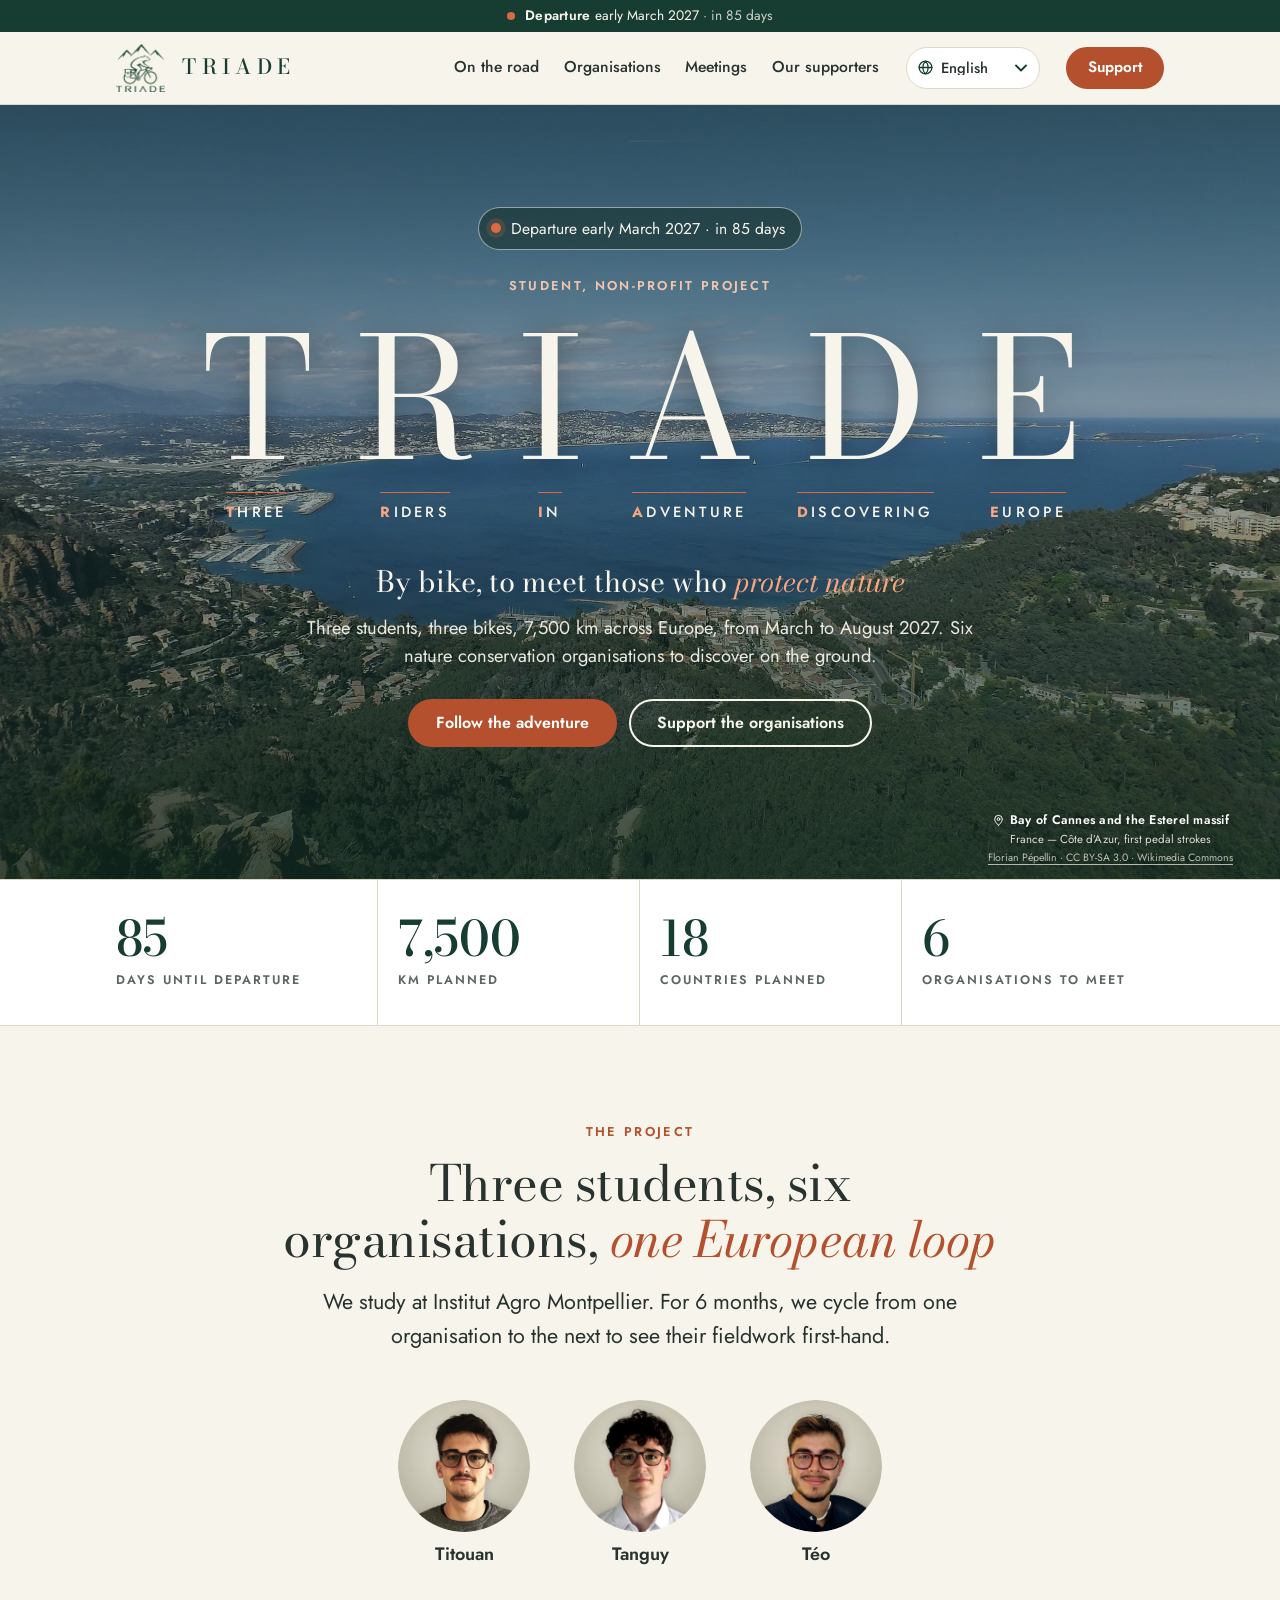
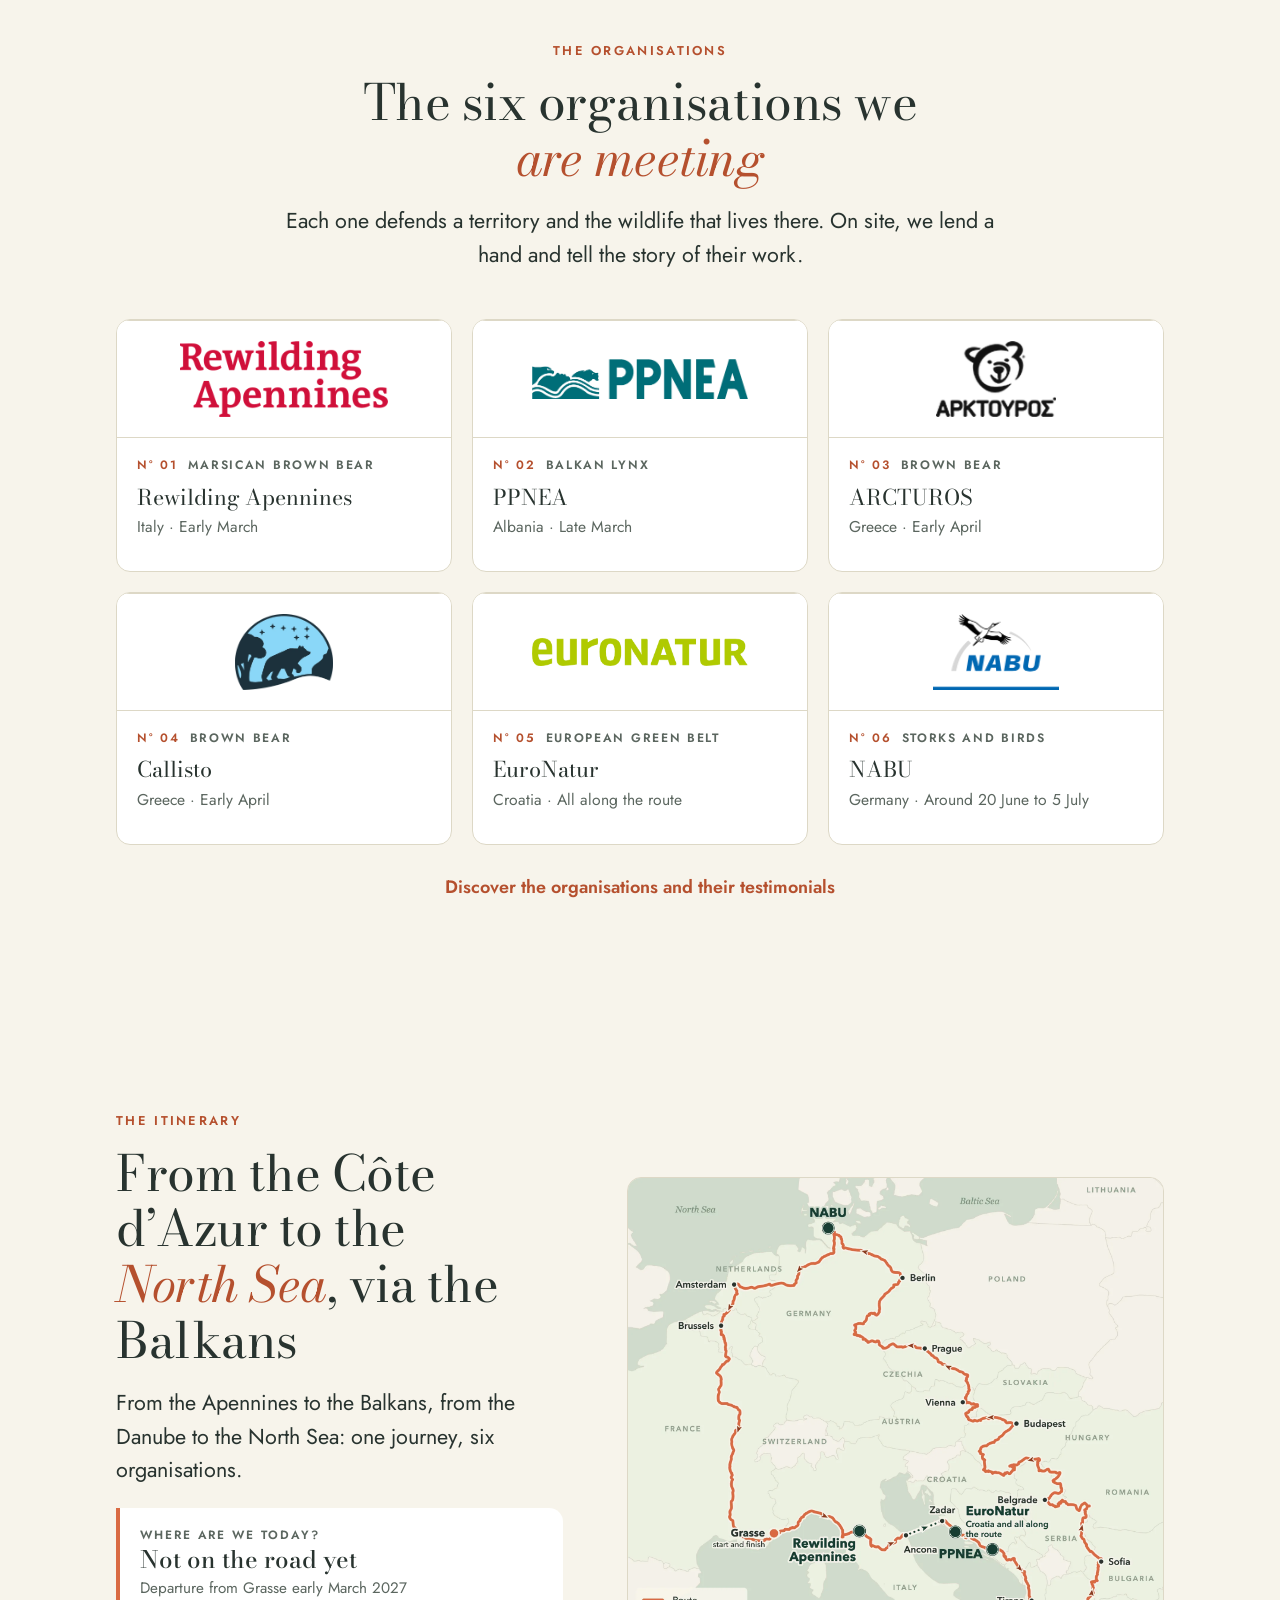
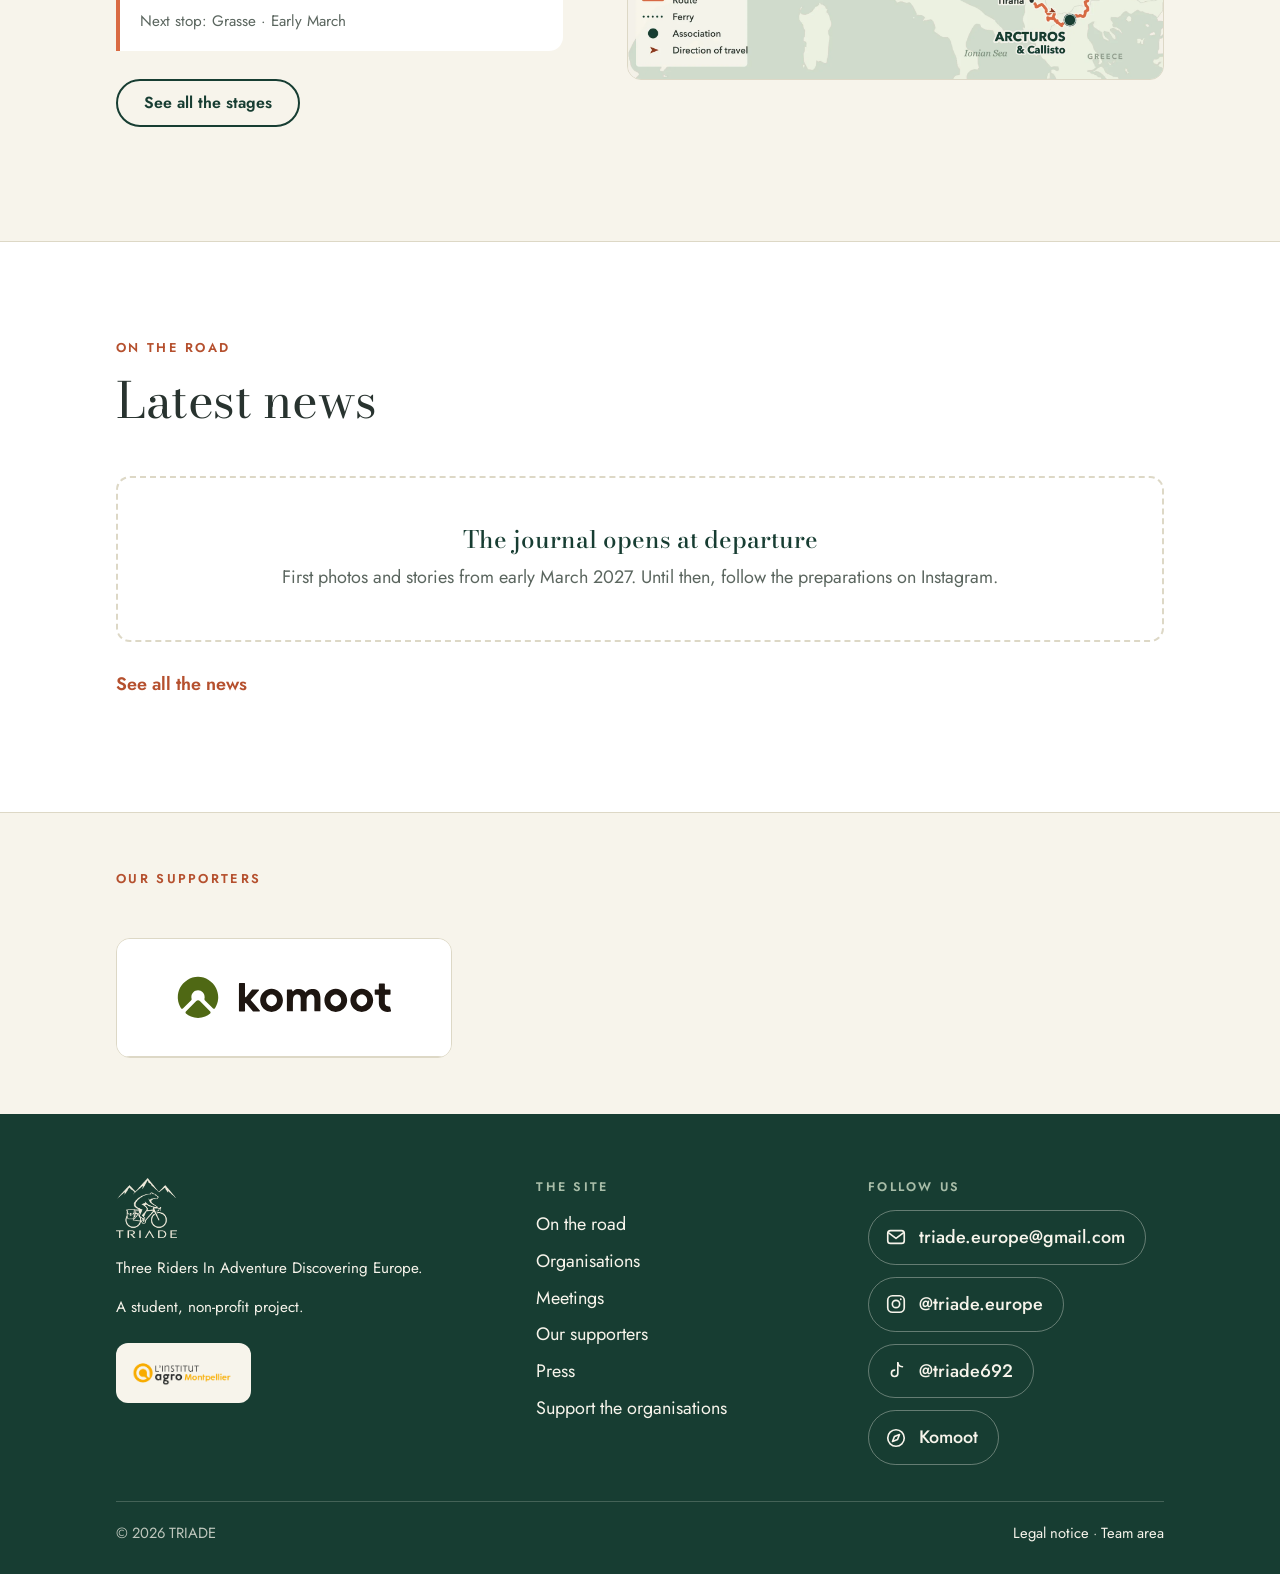
==== commit 7af7b37e: "Site : cartes par langue avec sens du trajet, page route allégée, textes d'accueil et cagnotte réécr" ====
--- a/index.html
+++ b/index.html
@@ -3,16 +3,16 @@
 <head>
 <meta charset="utf-8">
 <meta name="viewport" content="width=device-width, initial-scale=1">
-<title>TRIADE — À vélo pour celles et ceux qui protègent le vivant</title>
+<title>TRIADE — À vélo, à la rencontre de ceux qui protègent la nature</title>
 <meta name="description" content="Trois étudiants traversent l’Europe à vélo, de mars à août 2027, à la rencontre d’associations de protection de la biodiversité. Suivez l’aventure.">
 <meta name="theme-color" content="#F7F4EB">
 <link rel="icon" href="assets/img/favicon.png">
 <link rel="apple-touch-icon" href="assets/img/apple-touch-icon.png">
 <meta property="og:type" content="website">
 <meta property="og:site_name" content="TRIADE">
-<meta property="og:title" content="TRIADE — À vélo pour celles et ceux qui protègent le vivant">
+<meta property="og:title" content="TRIADE — À vélo, à la rencontre de ceux qui protègent la nature">
 <meta property="og:description" content="Trois étudiants, trois vélos, six associations de protection de la nature à travers l’Europe. De mars à août 2027.">
-<meta property="og:image" content="https://triade.europe.com/assets/img/og-image.jpg">
+<meta property="og:image" content="https://triade-europe.vercel.app/assets/img/og-image.jpg">
 <meta name="twitter:card" content="summary_large_image">
 <link rel="preload" href="assets/fonts/bodoni-moda-latin-wght-normal.woff2" as="font" type="font/woff2" crossorigin>
 <link rel="preload" href="assets/fonts/jost-latin-wght-normal.woff2" as="font" type="font/woff2" crossorigin>
@@ -26,7 +26,7 @@
 <div id="site-header"></div>
 
 <main id="contenu" tabindex="-1">
-<!--STATIQUE:début--><noscript><h1>TRIADE — Three Riders In Adventure Discovering Europe</h1><h2>Une boucle européenne pour rencontrer ceux qui protègent la nature</h2><p>Nous sommes trois étudiants de l’Institut Agro Montpellier. Pendant 6 mois, nous traversons l’Europe à vélo pour rencontrer six associations qui protègent des espèces menacées (ours, lynx, loup, cigognes) et raconter leur travail.</p><p>3 étudiants, 6 associations, 7 500 km prévus, 18 pays prévus, de mars à août 2027 (départ début mars 2027).</p><h2>Les associations</h2><ul><li><strong>Rewilding Apennines</strong> — Ours brun marsicain (Italie, Début mars) <a href="https://rewilding-apennines.com">https://rewilding-apennines.com</a></li><li><strong>PPNEA</strong> — Lynx des Balkans (Albanie, Fin mars) <a href="https://ppnea.org">https://ppnea.org</a></li><li><strong>ARCTUROS &amp; Callisto</strong> — Ours brun (Grèce, Début avril) <a href="https://www.arcturos.gr">https://www.arcturos.gr</a></li><li><strong>EuroNatur</strong> — Ceinture verte européenne (Croatie, Tout le long du trajet) <a href="https://www.euronatur.org">https://www.euronatur.org</a></li><li><strong>NABU</strong> — Cigognes et oiseaux (Allemagne, Du 20 juin au 5 juillet environ) <a href="https://www.nabu.de">https://www.nabu.de</a></li></ul><h2>Ils nous soutiennent</h2><ul><li><strong>Komoot</strong> — Notre itinéraire est tracé sur Komoot. <a href="https://www.komoot.com">https://www.komoot.com</a></li></ul><h2>Contact</h2><ul><li>E-mail : <a href="mailto:triade.europe@gmail.com">triade.europe@gmail.com</a></li><li>Instagram : <a href="https://www.instagram.com/triade.europe">@triade.europe</a></li><li>TikTok : <a href="https://www.tiktok.com/@triade692">@triade692</a></li><li>Komoot : <a href="https://www.komoot.com/user/6295100499846">Itinéraire sur Komoot</a></li></ul><p>Autres pages : <a href="route.html">Sur la route</a>, <a href="associations.html">Associations</a>, <a href="soutiens.html">Ils nous soutiennent</a>, <a href="llms.txt">résumé en texte</a>.</p></noscript><!--STATIQUE:fin-->
+<!--STATIQUE:début--><noscript><h1>TRIADE — Three Riders In Adventure Discovering Europe</h1><h2>Une boucle européenne pour rencontrer ceux qui protègent la nature</h2><p>Nous étudions à l’Institut Agro Montpellier. Pendant 6 mois, nous pédalons d’une association à l’autre pour découvrir leur travail de terrain.</p><p>3 étudiants, 6 associations, 7 500 km prévus, 18 pays prévus, de mars à août 2027 (départ début mars 2027).</p><h2>Les associations</h2><ul><li><strong>Rewilding Apennines</strong> — Ours brun marsicain (Italie, Début mars) <a href="https://rewilding-apennines.com">https://rewilding-apennines.com</a></li><li><strong>PPNEA</strong> — Lynx des Balkans (Albanie, Fin mars) <a href="https://ppnea.org">https://ppnea.org</a></li><li><strong>ARCTUROS &amp; Callisto</strong> — Ours brun (Grèce, Début avril) <a href="https://www.arcturos.gr">https://www.arcturos.gr</a></li><li><strong>EuroNatur</strong> — Ceinture verte européenne (Croatie, Tout le long du trajet) <a href="https://www.euronatur.org">https://www.euronatur.org</a></li><li><strong>NABU</strong> — Cigognes et oiseaux (Allemagne, Du 20 juin au 5 juillet environ) <a href="https://www.nabu.de">https://www.nabu.de</a></li></ul><h2>Ils nous soutiennent</h2><ul><li><strong>Komoot</strong> — Notre itinéraire est tracé sur Komoot. <a href="https://www.komoot.com">https://www.komoot.com</a></li></ul><h2>Contact</h2><ul><li>E-mail : <a href="mailto:triade.europe@gmail.com">triade.europe@gmail.com</a></li><li>Instagram : <a href="https://www.instagram.com/triade.europe">@triade.europe</a></li><li>TikTok : <a href="https://www.tiktok.com/@triade692">@triade692</a></li><li>Komoot : <a href="https://www.komoot.com/user/6295100499846">Itinéraire sur Komoot</a></li></ul><p>Autres pages : <a href="route.html">Sur la route</a>, <a href="associations.html">Associations</a>, <a href="soutiens.html">Ils nous soutiennent</a>, <a href="llms.txt">résumé en texte</a>.</p></noscript><!--STATIQUE:fin-->
 
   <!-- ACCUEIL : grand TRIADE sur le bandeau de paysages (content/bandeau.json) -->
   <section class="hero hero--bandeau bandeau" id="bandeau">
@@ -42,8 +42,8 @@
         <span><i>D</i><small><b>D</b>iscovering</small></span>
         <span><i>E</i><small><b>E</b>urope</small></span>
       </div>
-      <h1 data-i18n="hero_h1">À vélo pour celles et ceux qui protègent <em>le vivant</em></h1>
-      <p class="lede" data-i18n="hero_lede">Trois étudiants, trois vélos, <span data-bind="chiffres_km"></span> km à travers l’Europe, <span data-bind="periode_texte"></span>, à la rencontre d’associations de protection de la biodiversité.</p>
+      <h1 data-i18n="hero_h1">À vélo, à la rencontre de ceux qui <em>protègent la nature</em></h1>
+      <p class="lede" data-i18n="hero_lede">Trois étudiants, trois vélos, <span data-bind="chiffres_km"></span> km à travers l’Europe, <span data-bind="periode_texte"></span>. Six associations de protection de la nature à découvrir sur le terrain.</p>
       <div class="row">
         <a class="btn" data-href="instagram" data-i18n="hero_btn1">Suivre l’aventure</a>
         <a class="btn btn--ghost" href="cagnotte.html" data-i18n="support_assos">Soutenir les associations</a>
@@ -61,14 +61,14 @@
     <div class="wrap">
       <div class="head head--centre">
         <p class="eyebrow" data-i18n="proj_eyebrow">Le projet</p>
-        <h2 class="h2" data-i18n="proj_h2">Une boucle européenne pour rencontrer ceux qui <em>protègent la nature</em></h2>
-        <p class="lede" data-i18n="proj_lede">Nous sommes trois étudiants de l’Institut Agro Montpellier. Pendant 6 mois, nous traversons l’Europe à vélo pour rencontrer six associations qui protègent des espèces menacées (ours, lynx, loup, cigognes) et raconter leur travail.</p>
+        <h2 class="h2" data-i18n="proj_h2">Trois étudiants, six associations, <em>une boucle européenne</em></h2>
+        <p class="lede" data-i18n="proj_lede">Nous étudions à l’Institut Agro Montpellier. Pendant 6 mois, nous pédalons d’une association à l’autre pour découvrir leur travail de terrain.</p>
       </div>
       <ul class="tetes" id="equipe-tetes" aria-label="Les trois membres de l’équipe" data-i18n-attr="aria-label:team_aria"></ul>
       <div class="head head--centre head--suite">
         <p class="eyebrow" data-i18n="assos_eyebrow">Les associations</p>
-        <h2 class="h2" data-i18n="assos_h2">Six associations pour <em>protéger le vivant</em></h2>
-        <p class="lede" data-i18n="assos_lede_home">Chacune défend un territoire et une espèce. Nous irons les voir, donner un coup de main sur place et raconter leur travail.</p>
+        <h2 class="h2" data-i18n="assos_h2">Les six associations que nous <em>rencontrons</em></h2>
+        <p class="lede" data-i18n="assos_lede_home">Chacune défend un territoire et ce qui y vit. Sur place, nous donnons un coup de main et nous racontons leur travail.</p>
       </div>
       <div class="grid grid--3" id="assos-apercu"></div>
       <p class="more"><a class="link-arrow" href="associations.html" data-i18n="assos_more">Découvrir les associations et leurs témoignages</a></p>
@@ -85,7 +85,7 @@
         <div class="next" id="position"></div>
         <p class="more"><a class="btn btn--ghost" href="route.html#etapes" data-i18n="itin_btn">Voir toutes les étapes</a></p>
       </div>
-      <div class="map"><img src="assets/img/carte-itineraire.webp" data-i18n-attr="alt:map_alt" alt="Carte de l’itinéraire : Grasse, Italie, Albanie, Grèce, Bulgarie, Serbie, Hongrie, Autriche, Tchéquie, Allemagne, Pays-Bas, Belgique, retour à Grasse" width="1800" height="1688" loading="lazy"></div>
+      <div class="map"><img src="assets/img/carte-itineraire.webp" data-i18n-attr="alt:map_alt;src:map_src" alt="Carte de l’itinéraire : Grasse, Italie, Albanie, Grèce, Bulgarie, Serbie, Hongrie, Autriche, Tchéquie, Allemagne, Pays-Bas, Belgique, retour à Grasse" width="1800" height="1688" loading="lazy"></div>
     </div>
   </section>
 
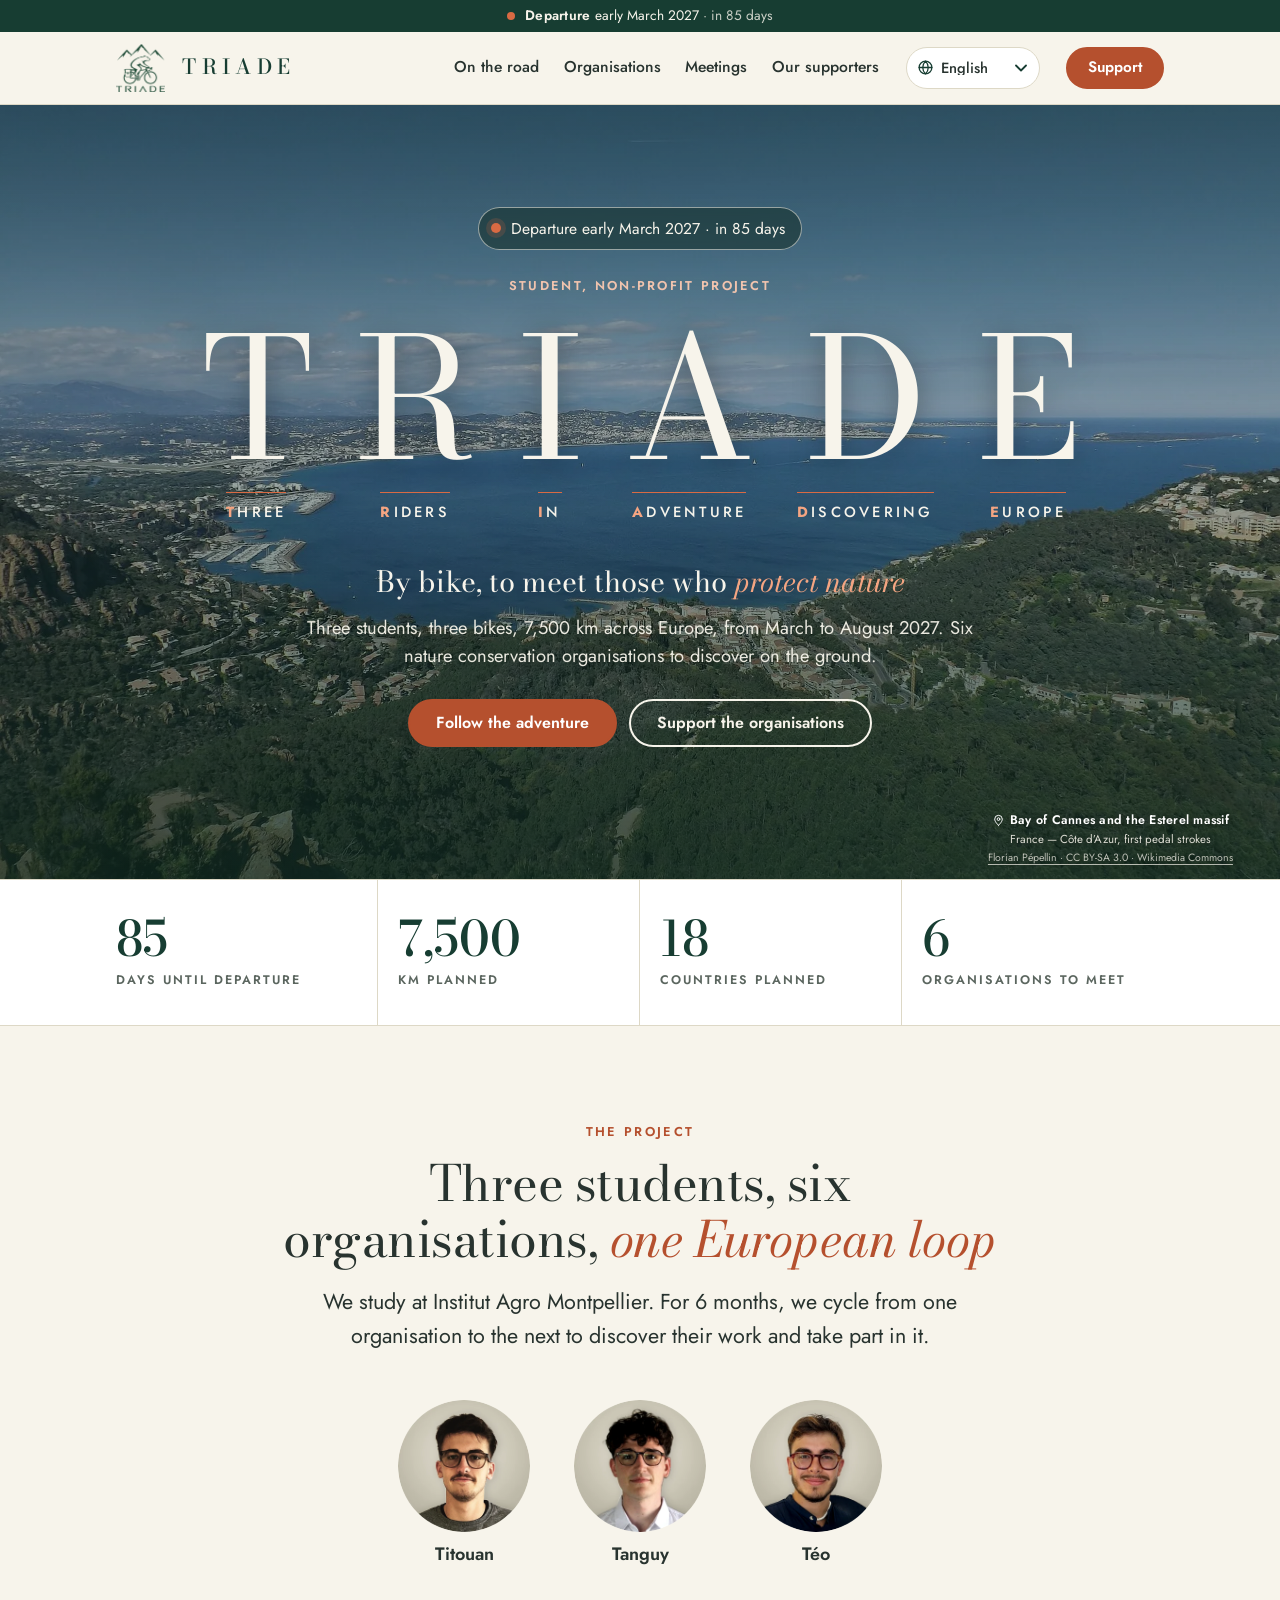
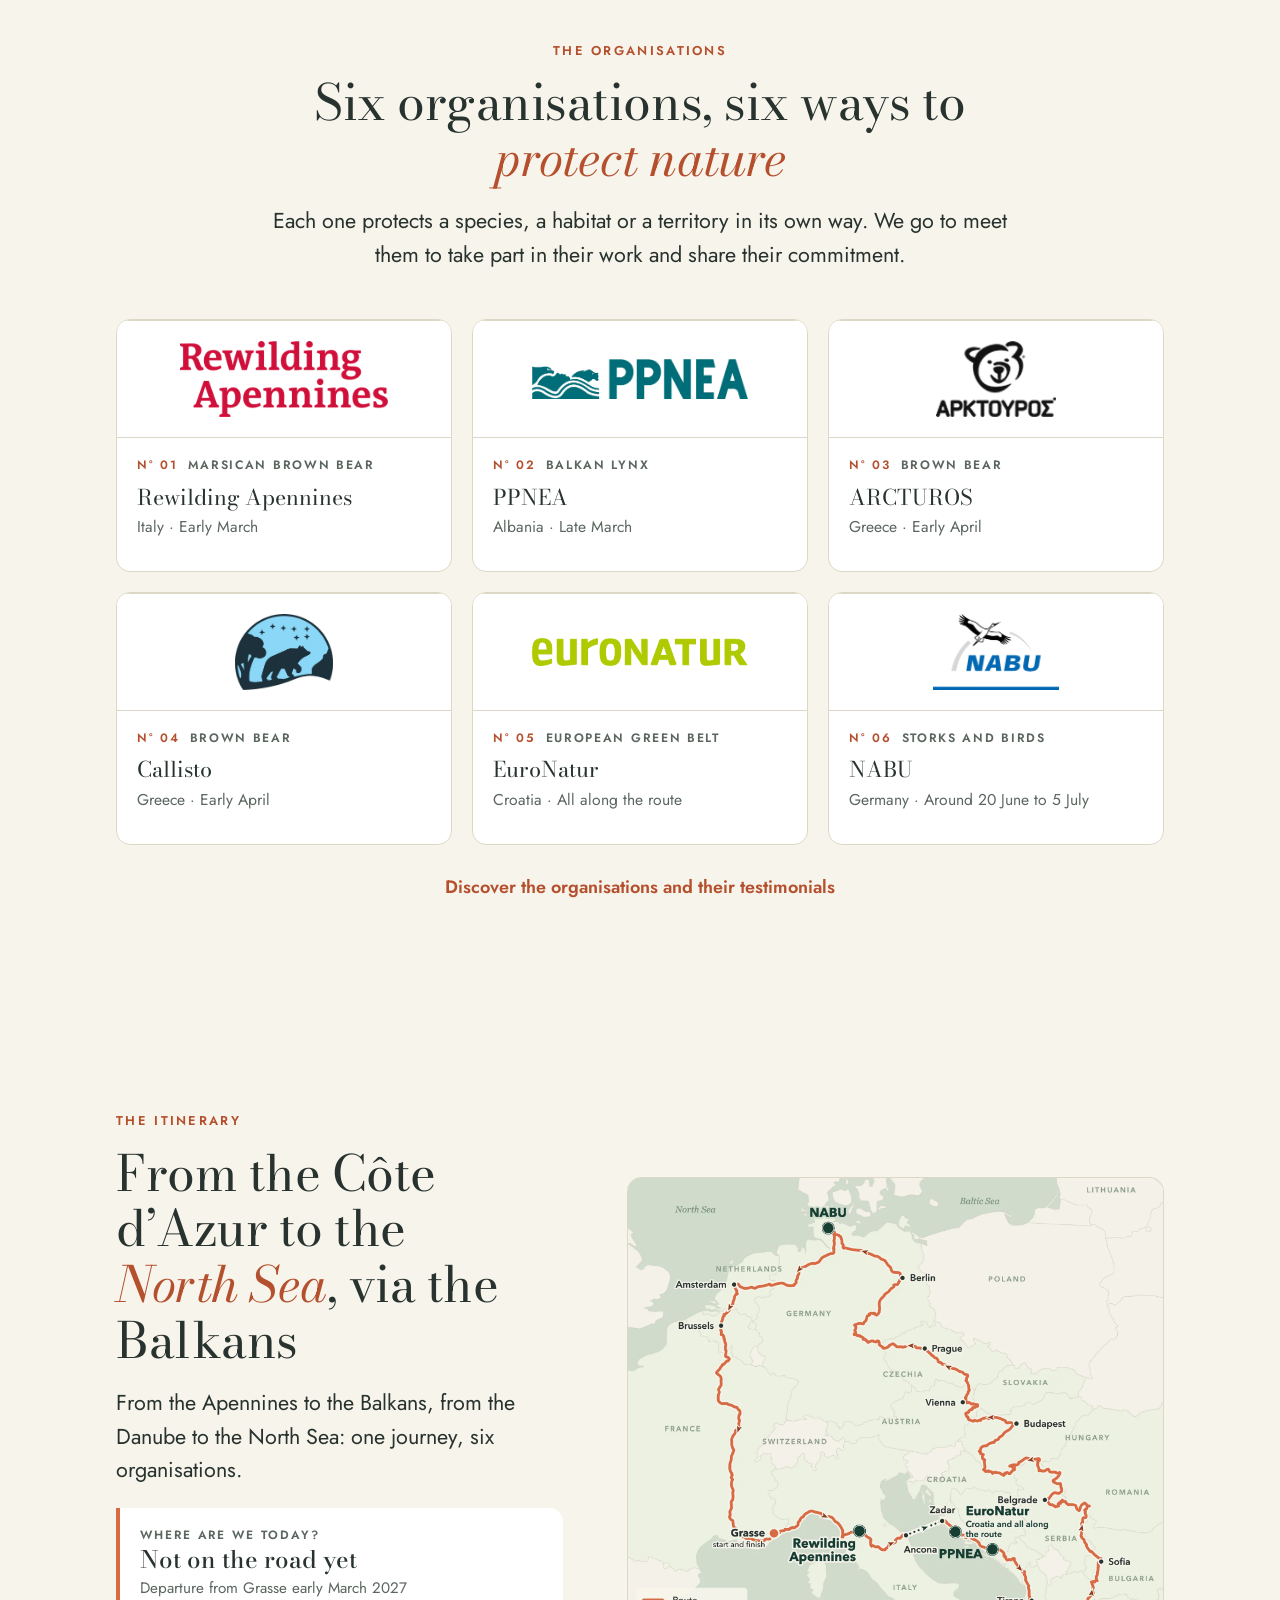
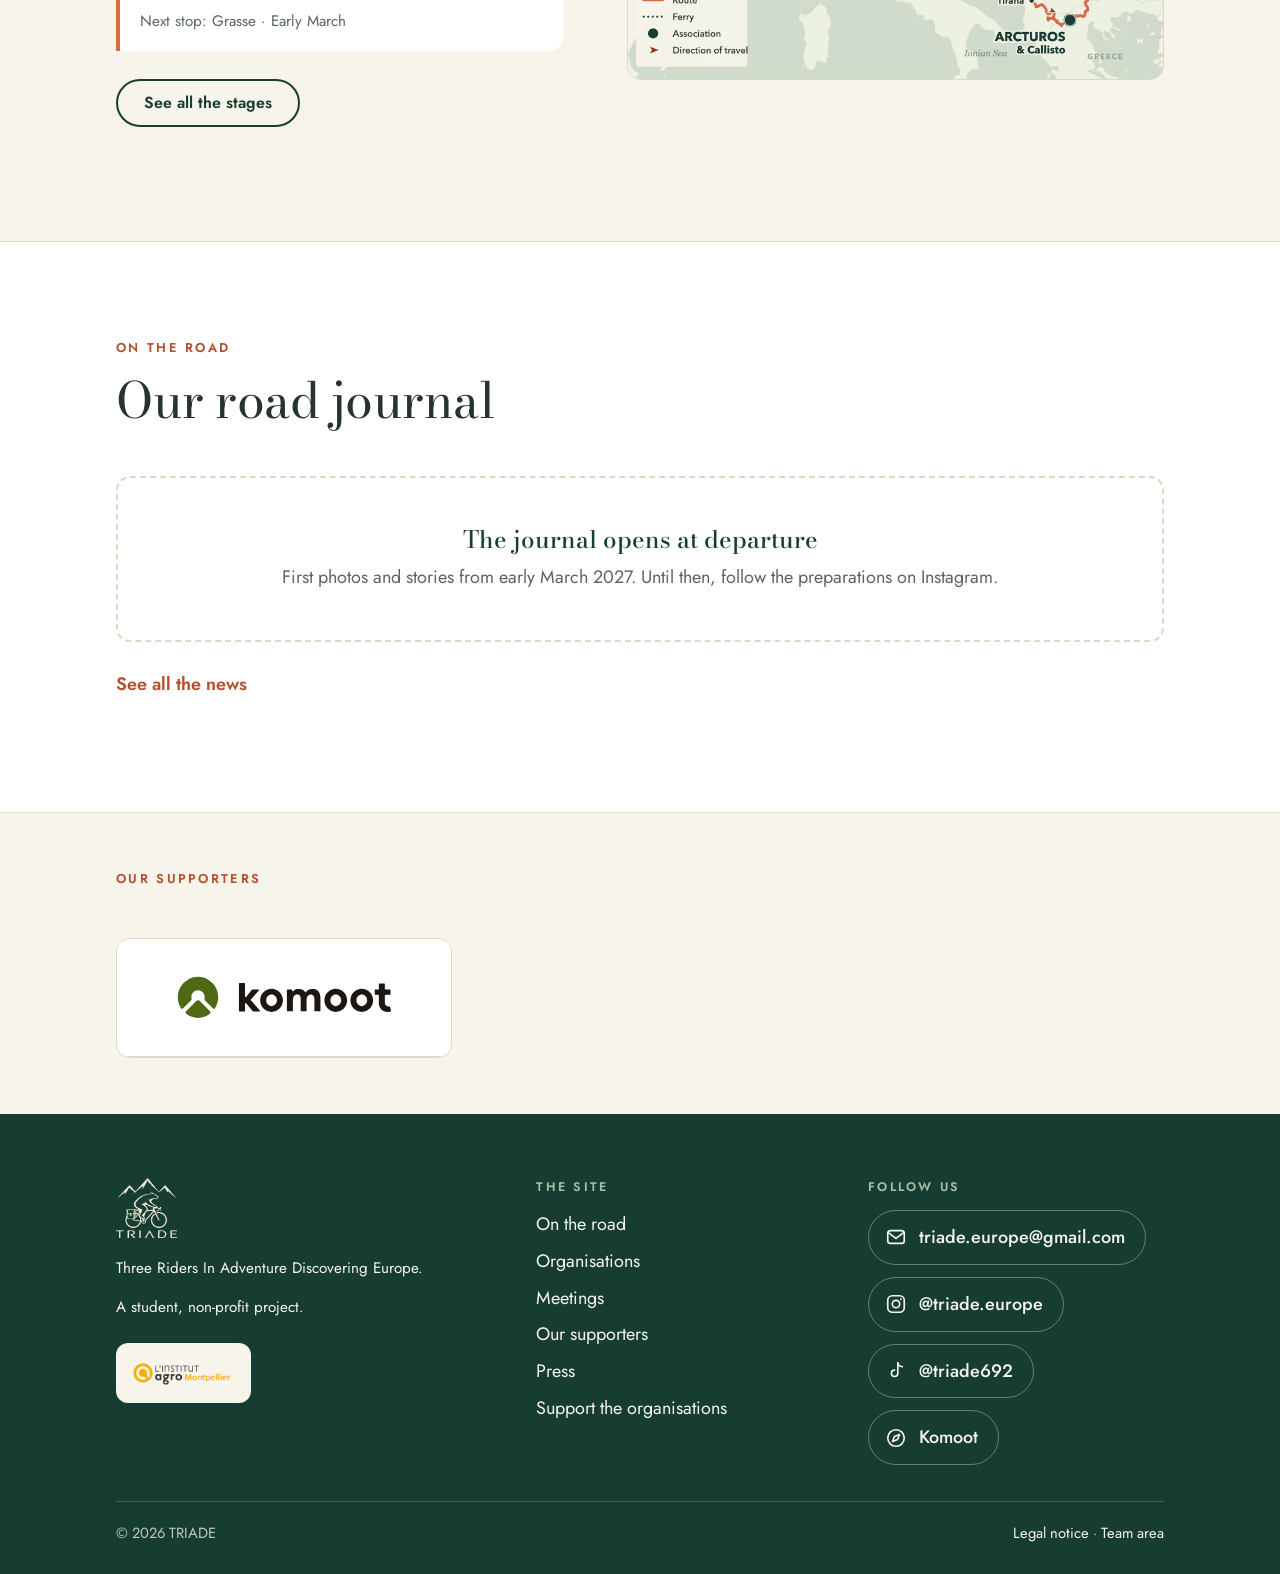
==== commit b3811136: "Site : textes associations, projet, carnet de route et soutiens affinés (5 langues) - Associations :" ====
--- a/index.html
+++ b/index.html
@@ -26,7 +26,7 @@
 <div id="site-header"></div>
 
 <main id="contenu" tabindex="-1">
-<!--STATIQUE:début--><noscript><h1>TRIADE — Three Riders In Adventure Discovering Europe</h1><h2>Une boucle européenne pour rencontrer ceux qui protègent la nature</h2><p>Nous étudions à l’Institut Agro Montpellier. Pendant 6 mois, nous pédalons d’une association à l’autre pour découvrir leur travail de terrain.</p><p>3 étudiants, 6 associations, 7 500 km prévus, 18 pays prévus, de mars à août 2027 (départ début mars 2027).</p><h2>Les associations</h2><ul><li><strong>Rewilding Apennines</strong> — Ours brun marsicain (Italie, Début mars) <a href="https://rewilding-apennines.com">https://rewilding-apennines.com</a></li><li><strong>PPNEA</strong> — Lynx des Balkans (Albanie, Fin mars) <a href="https://ppnea.org">https://ppnea.org</a></li><li><strong>ARCTUROS &amp; Callisto</strong> — Ours brun (Grèce, Début avril) <a href="https://www.arcturos.gr">https://www.arcturos.gr</a></li><li><strong>EuroNatur</strong> — Ceinture verte européenne (Croatie, Tout le long du trajet) <a href="https://www.euronatur.org">https://www.euronatur.org</a></li><li><strong>NABU</strong> — Cigognes et oiseaux (Allemagne, Du 20 juin au 5 juillet environ) <a href="https://www.nabu.de">https://www.nabu.de</a></li></ul><h2>Ils nous soutiennent</h2><ul><li><strong>Komoot</strong> — Notre itinéraire est tracé sur Komoot. <a href="https://www.komoot.com">https://www.komoot.com</a></li></ul><h2>Contact</h2><ul><li>E-mail : <a href="mailto:triade.europe@gmail.com">triade.europe@gmail.com</a></li><li>Instagram : <a href="https://www.instagram.com/triade.europe">@triade.europe</a></li><li>TikTok : <a href="https://www.tiktok.com/@triade692">@triade692</a></li><li>Komoot : <a href="https://www.komoot.com/user/6295100499846">Itinéraire sur Komoot</a></li></ul><p>Autres pages : <a href="route.html">Sur la route</a>, <a href="associations.html">Associations</a>, <a href="soutiens.html">Ils nous soutiennent</a>, <a href="llms.txt">résumé en texte</a>.</p></noscript><!--STATIQUE:fin-->
+<!--STATIQUE:début--><noscript><h1>TRIADE — Three Riders In Adventure Discovering Europe</h1><h2>Une boucle européenne pour rencontrer ceux qui protègent la nature</h2><p>Nous étudions à l’Institut Agro Montpellier. Pendant 6 mois, nous pédalons d’une association à l’autre pour découvrir leurs actions et y prendre part.</p><p>3 étudiants, 6 associations, 7 500 km prévus, 18 pays prévus, de mars à août 2027 (départ début mars 2027).</p><h2>Les associations</h2><ul><li><strong>Rewilding Apennines</strong> — Ours brun marsicain (Italie, Début mars) <a href="https://rewilding-apennines.com">https://rewilding-apennines.com</a></li><li><strong>PPNEA</strong> — Lynx des Balkans (Albanie, Fin mars) <a href="https://ppnea.org">https://ppnea.org</a></li><li><strong>ARCTUROS &amp; Callisto</strong> — Ours brun (Grèce, Début avril) <a href="https://www.arcturos.gr">https://www.arcturos.gr</a></li><li><strong>EuroNatur</strong> — Ceinture verte européenne (Croatie, Tout le long du trajet) <a href="https://www.euronatur.org">https://www.euronatur.org</a></li><li><strong>NABU</strong> — Cigognes et oiseaux (Allemagne, Du 20 juin au 5 juillet environ) <a href="https://www.nabu.de">https://www.nabu.de</a></li></ul><h2>Ils nous soutiennent</h2><ul><li><strong>Komoot</strong> — Notre itinéraire est tracé sur Komoot. <a href="https://www.komoot.com">https://www.komoot.com</a></li></ul><h2>Contact</h2><ul><li>E-mail : <a href="mailto:triade.europe@gmail.com">triade.europe@gmail.com</a></li><li>Instagram : <a href="https://www.instagram.com/triade.europe">@triade.europe</a></li><li>TikTok : <a href="https://www.tiktok.com/@triade692">@triade692</a></li><li>Komoot : <a href="https://www.komoot.com/user/6295100499846">Itinéraire sur Komoot</a></li></ul><p>Autres pages : <a href="route.html">Sur la route</a>, <a href="associations.html">Associations</a>, <a href="soutiens.html">Ils nous soutiennent</a>, <a href="llms.txt">résumé en texte</a>.</p></noscript><!--STATIQUE:fin-->
 
   <!-- ACCUEIL : grand TRIADE sur le bandeau de paysages (content/bandeau.json) -->
   <section class="hero hero--bandeau bandeau" id="bandeau">
@@ -62,13 +62,13 @@
       <div class="head head--centre">
         <p class="eyebrow" data-i18n="proj_eyebrow">Le projet</p>
         <h2 class="h2" data-i18n="proj_h2">Trois étudiants, six associations, <em>une boucle européenne</em></h2>
-        <p class="lede" data-i18n="proj_lede">Nous étudions à l’Institut Agro Montpellier. Pendant 6 mois, nous pédalons d’une association à l’autre pour découvrir leur travail de terrain.</p>
+        <p class="lede" data-i18n="proj_lede">Nous étudions à l’Institut Agro Montpellier. Pendant 6 mois, nous pédalons d’une association à l’autre pour découvrir leurs actions et y prendre part.</p>
       </div>
       <ul class="tetes" id="equipe-tetes" aria-label="Les trois membres de l’équipe" data-i18n-attr="aria-label:team_aria"></ul>
       <div class="head head--centre head--suite">
         <p class="eyebrow" data-i18n="assos_eyebrow">Les associations</p>
-        <h2 class="h2" data-i18n="assos_h2">Les six associations que nous <em>rencontrons</em></h2>
-        <p class="lede" data-i18n="assos_lede_home">Chacune défend un territoire et ce qui y vit. Sur place, nous donnons un coup de main et nous racontons leur travail.</p>
+        <h2 class="h2" data-i18n="assos_h2">Six associations, six façons de <em>protéger la nature</em></h2>
+        <p class="lede" data-i18n="assos_lede_home">Chacune protège à sa manière une espèce, un milieu ou un territoire. Nous allons à leur rencontre pour participer à leurs actions et faire connaître leur engagement.</p>
       </div>
       <div class="grid grid--3" id="assos-apercu"></div>
       <p class="more"><a class="link-arrow" href="associations.html" data-i18n="assos_more">Découvrir les associations et leurs témoignages</a></p>
@@ -94,7 +94,7 @@
     <div class="wrap">
       <div class="head">
         <p class="eyebrow" data-i18n="nav_route">Sur la route</p>
-        <h2 class="h2" data-i18n="news_h2">Dernières nouvelles</h2>
+        <h2 class="h2" data-i18n="news_h2">Notre carnet de route</h2>
       </div>
       <div id="actus"></div>
       <p class="more"><a class="link-arrow" href="route.html#photos" data-i18n="news_more">Voir toutes les nouvelles</a></p>
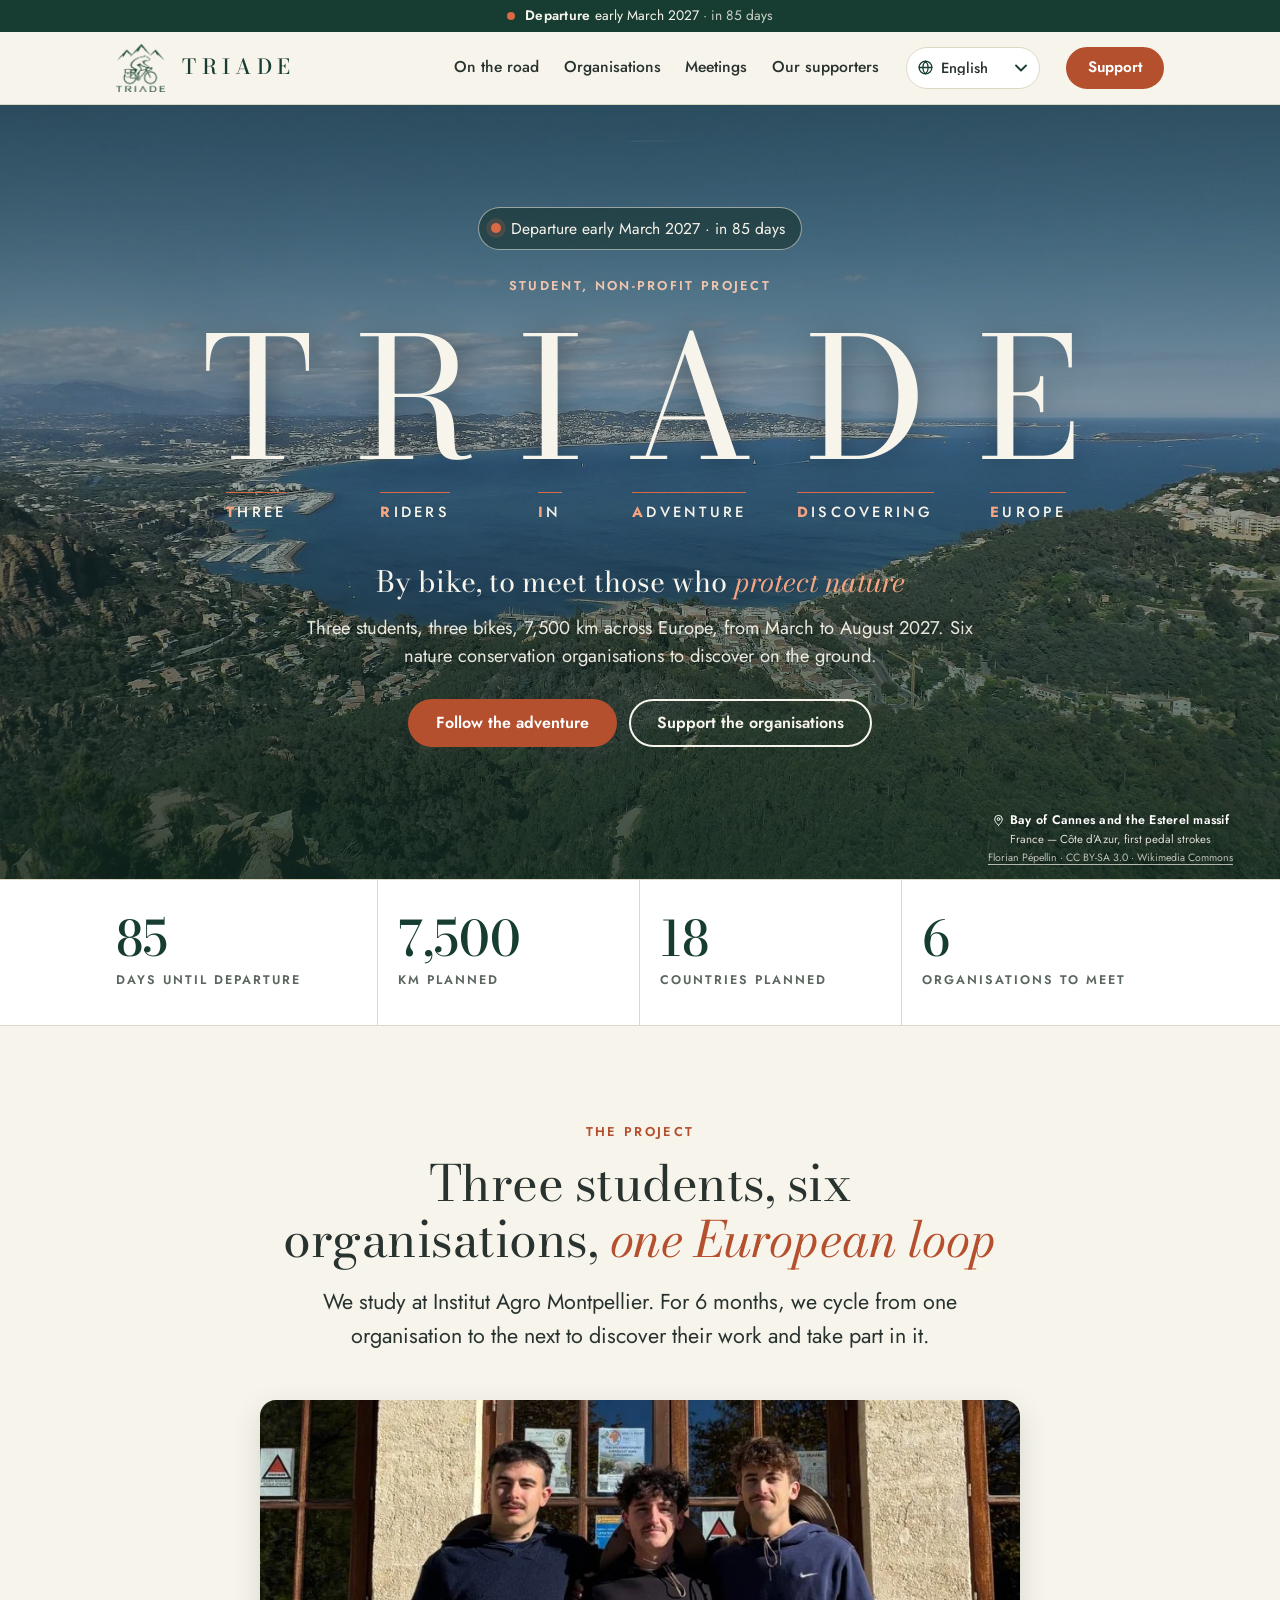
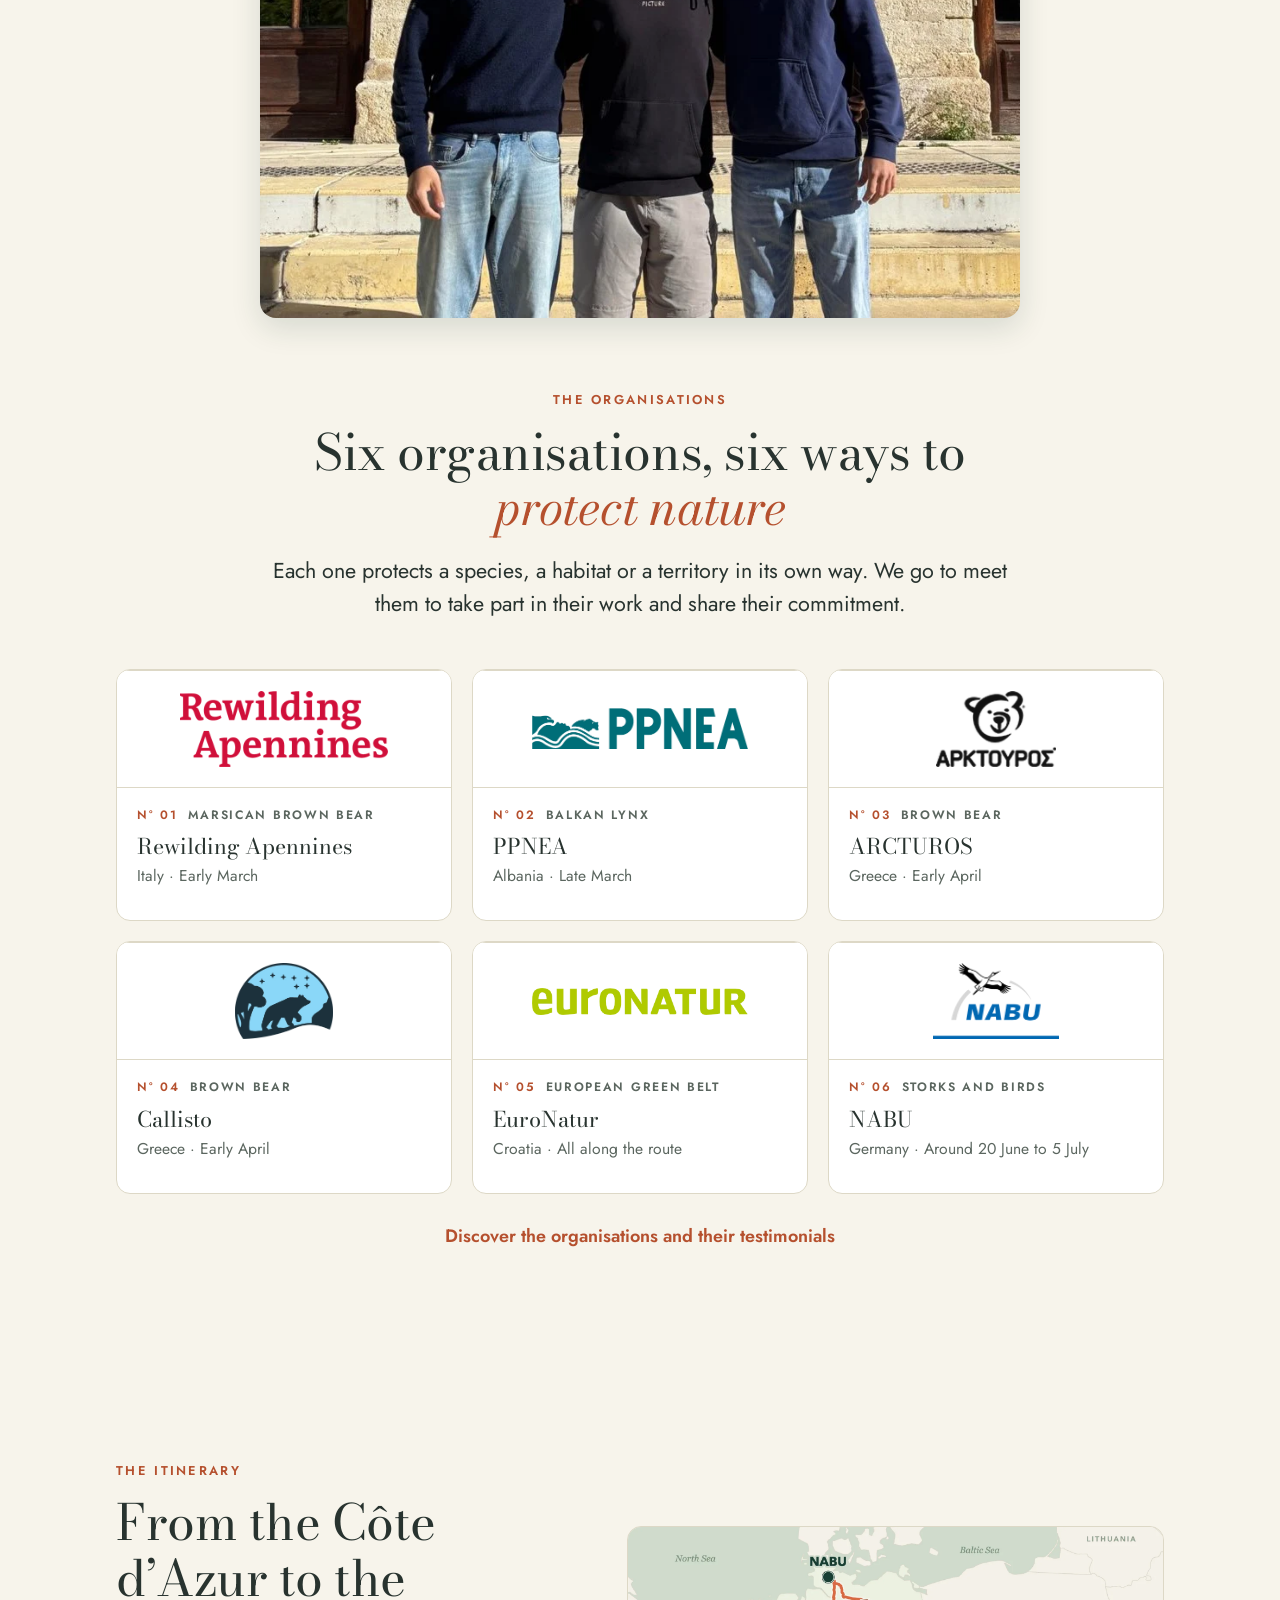
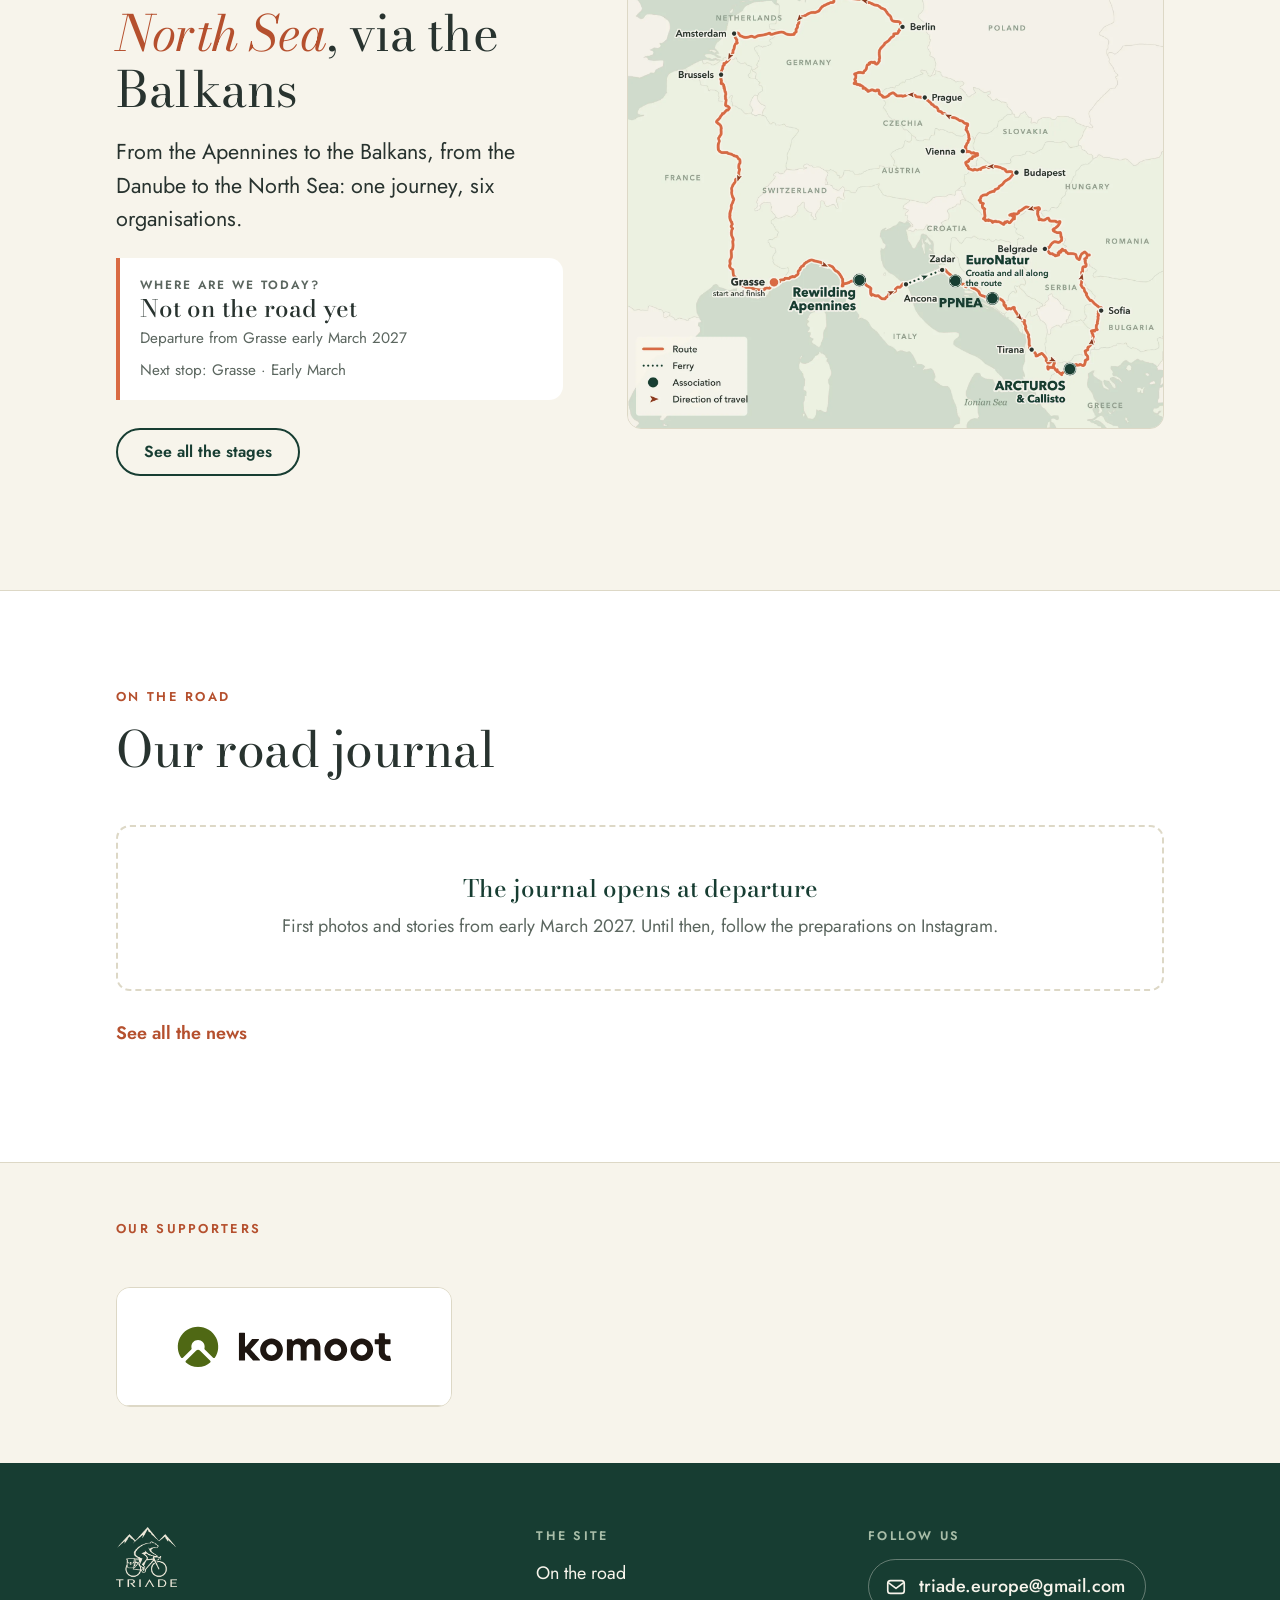
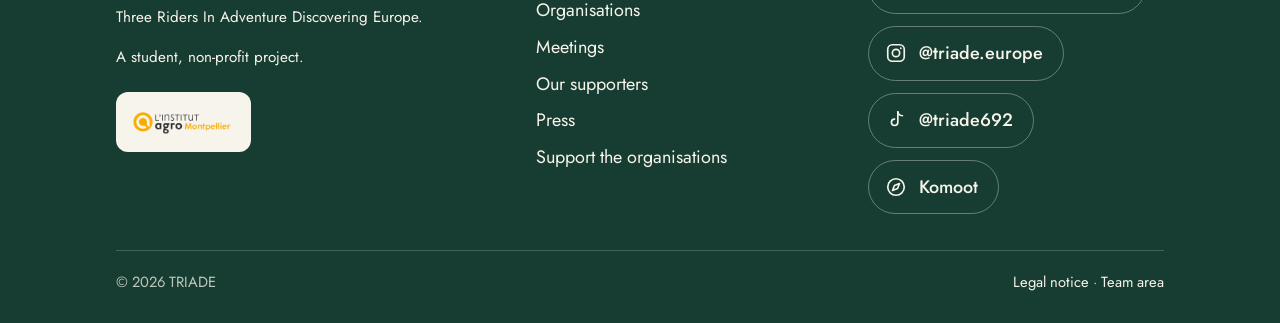
==== commit 185189b2: "Accueil : photo de groupe à la place des trois portraits ronds Photo des marches recadrée (880x600, " ====
--- a/index.html
+++ b/index.html
@@ -12,7 +12,7 @@
 <meta property="og:site_name" content="TRIADE">
 <meta property="og:title" content="TRIADE — À vélo, à la rencontre de ceux qui protègent la nature">
 <meta property="og:description" content="Trois étudiants, trois vélos, six associations de protection de la nature à travers l’Europe. De mars à août 2027.">
-<meta property="og:image" content="https://triade-europe.vercel.app/assets/img/og-image.jpg">
+<meta property="og:image" content="https://triade-europe.fr/assets/img/og-image.jpg">
 <meta name="twitter:card" content="summary_large_image">
 <link rel="preload" href="assets/fonts/bodoni-moda-latin-wght-normal.woff2" as="font" type="font/woff2" crossorigin>
 <link rel="preload" href="assets/fonts/jost-latin-wght-normal.woff2" as="font" type="font/woff2" crossorigin>
@@ -64,7 +64,7 @@
         <h2 class="h2" data-i18n="proj_h2">Trois étudiants, six associations, <em>une boucle européenne</em></h2>
         <p class="lede" data-i18n="proj_lede">Nous étudions à l’Institut Agro Montpellier. Pendant 6 mois, nous pédalons d’une association à l’autre pour découvrir leurs actions et y prendre part.</p>
       </div>
-      <ul class="tetes" id="equipe-tetes" aria-label="Les trois membres de l’équipe" data-i18n-attr="aria-label:team_aria"></ul>
+      <figure class="trio"><img src="assets/img/equipe-trio.webp" width="880" height="600" alt="Les trois membres de l’équipe TRIADE, côte à côte" loading="lazy" decoding="async"></figure>
       <div class="head head--centre head--suite">
         <p class="eyebrow" data-i18n="assos_eyebrow">Les associations</p>
         <h2 class="h2" data-i18n="assos_h2">Six associations, six façons de <em>protéger la nature</em></h2>
--- a/assets/css/style.css
+++ b/assets/css/style.css
@@ -559,6 +559,8 @@
 .tetes li { display: flex; flex-direction: column; align-items: center; gap: 8px; }
 .tetes img { width: clamp(88px, 14vw, 132px); height: auto; aspect-ratio: 1; border-radius: 50%; display: block; }
 .tetes b { font-weight: 600; }
+.trio { margin: 32px auto 0; max-width: 760px; }
+.trio img { width: 100%; height: auto; display: block; border-radius: 16px; box-shadow: 0 10px 30px rgba(20, 54, 42, .14); }
 .head--centre { margin-inline: auto; text-align: center; }
 .head--suite { margin-top: clamp(40px, 6vw, 72px); }
 .section--projet .more { text-align: center; }
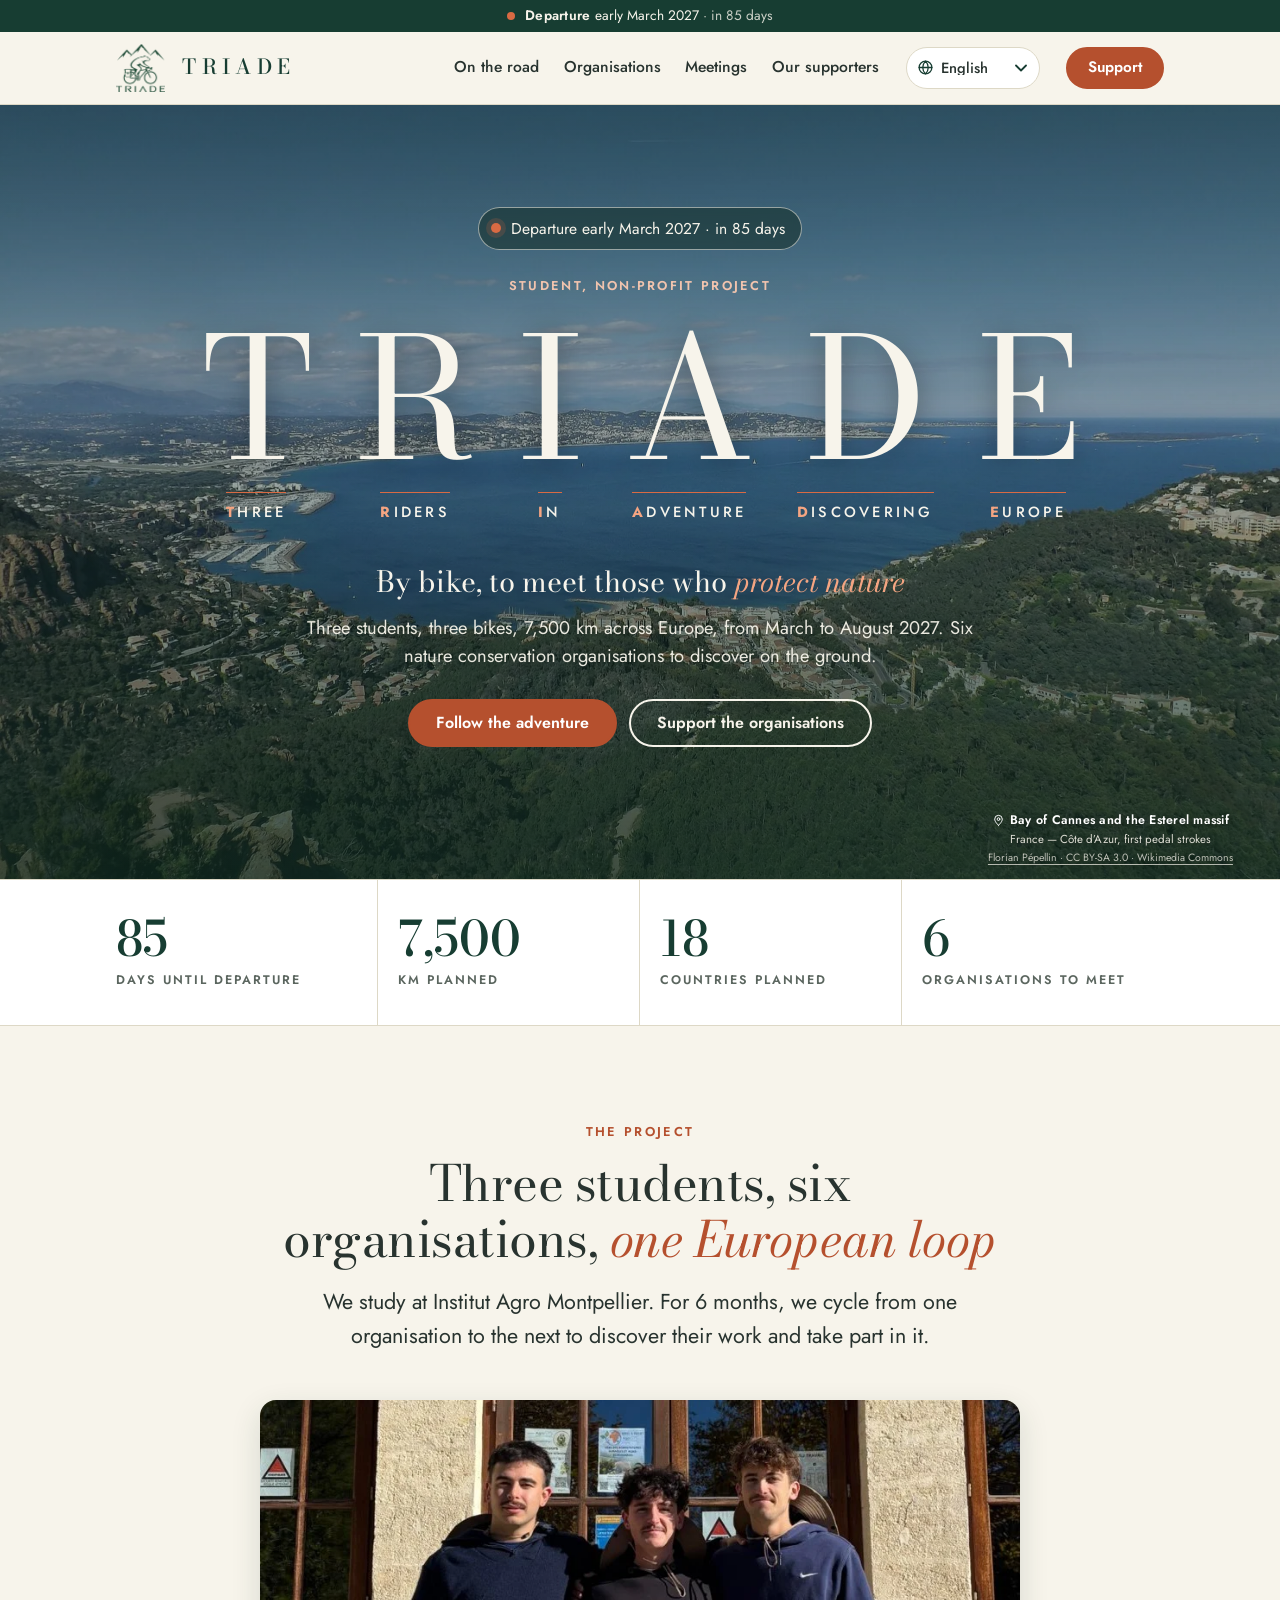
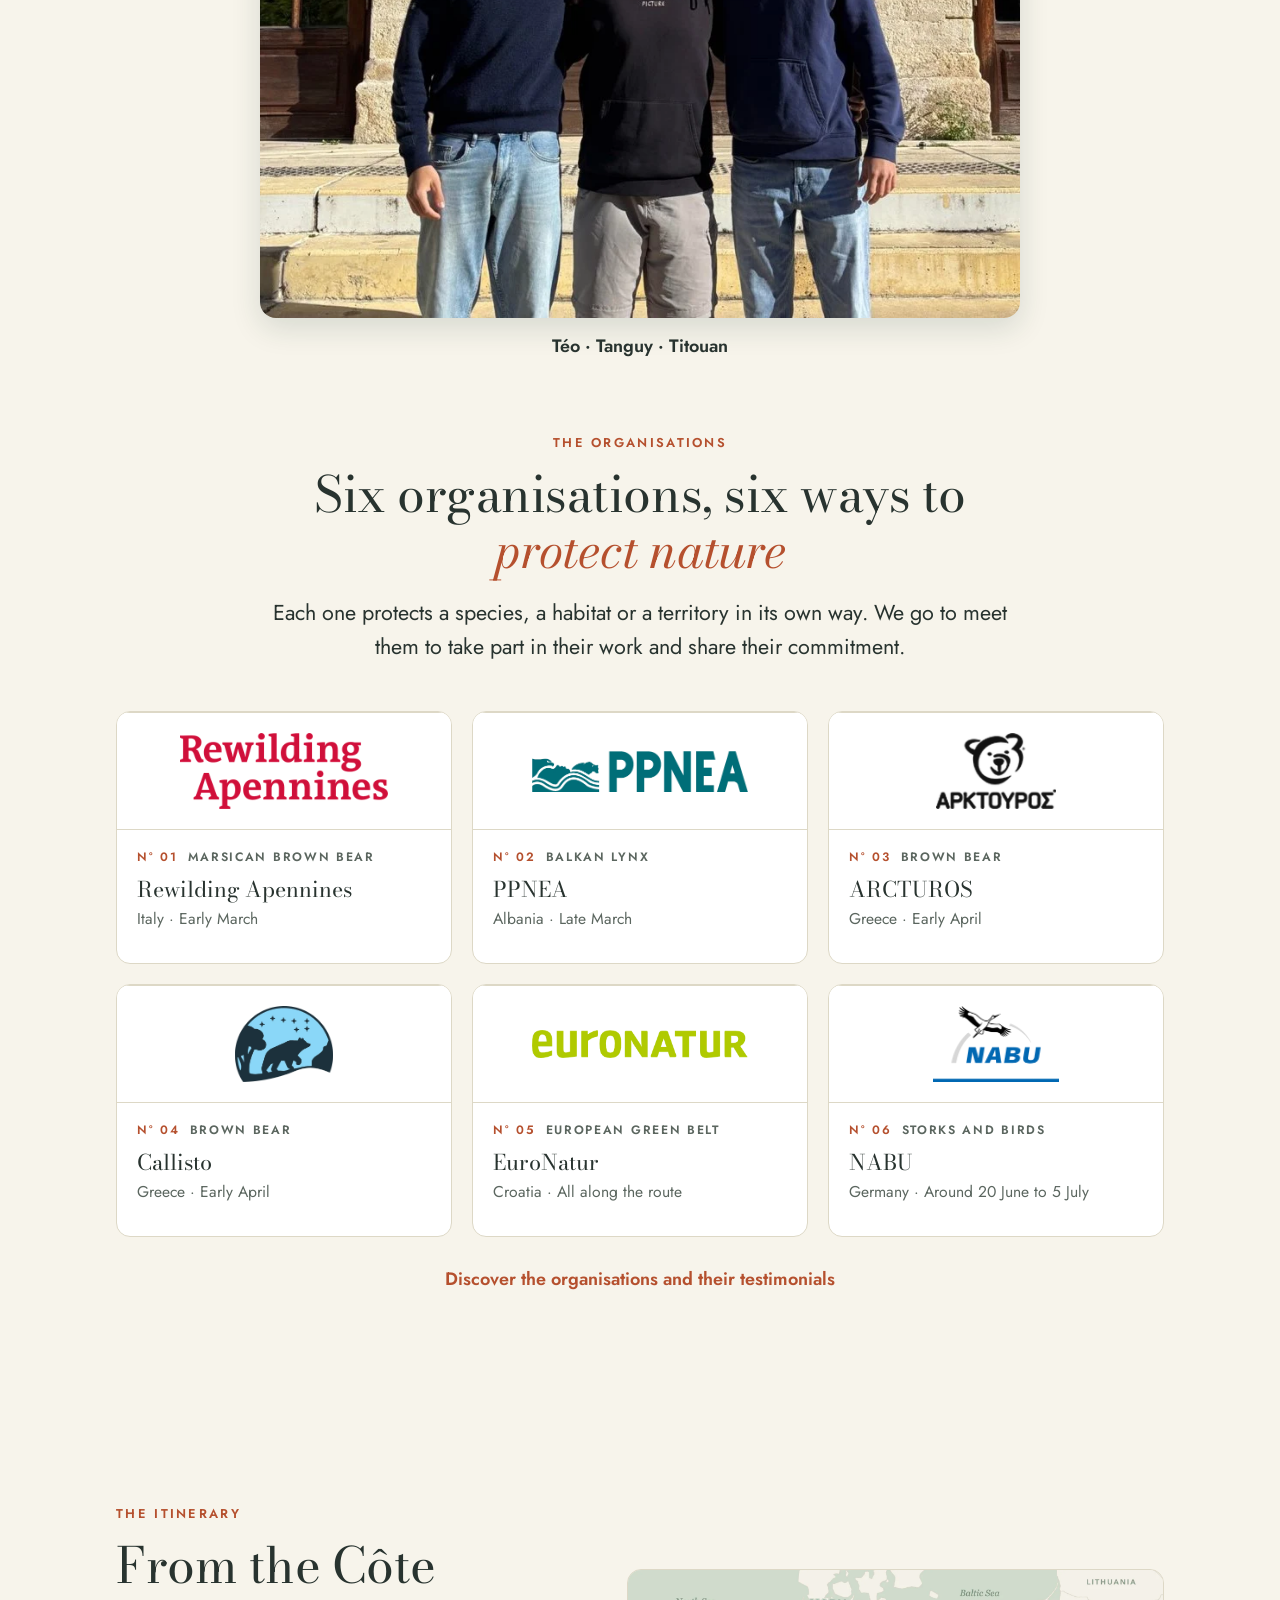
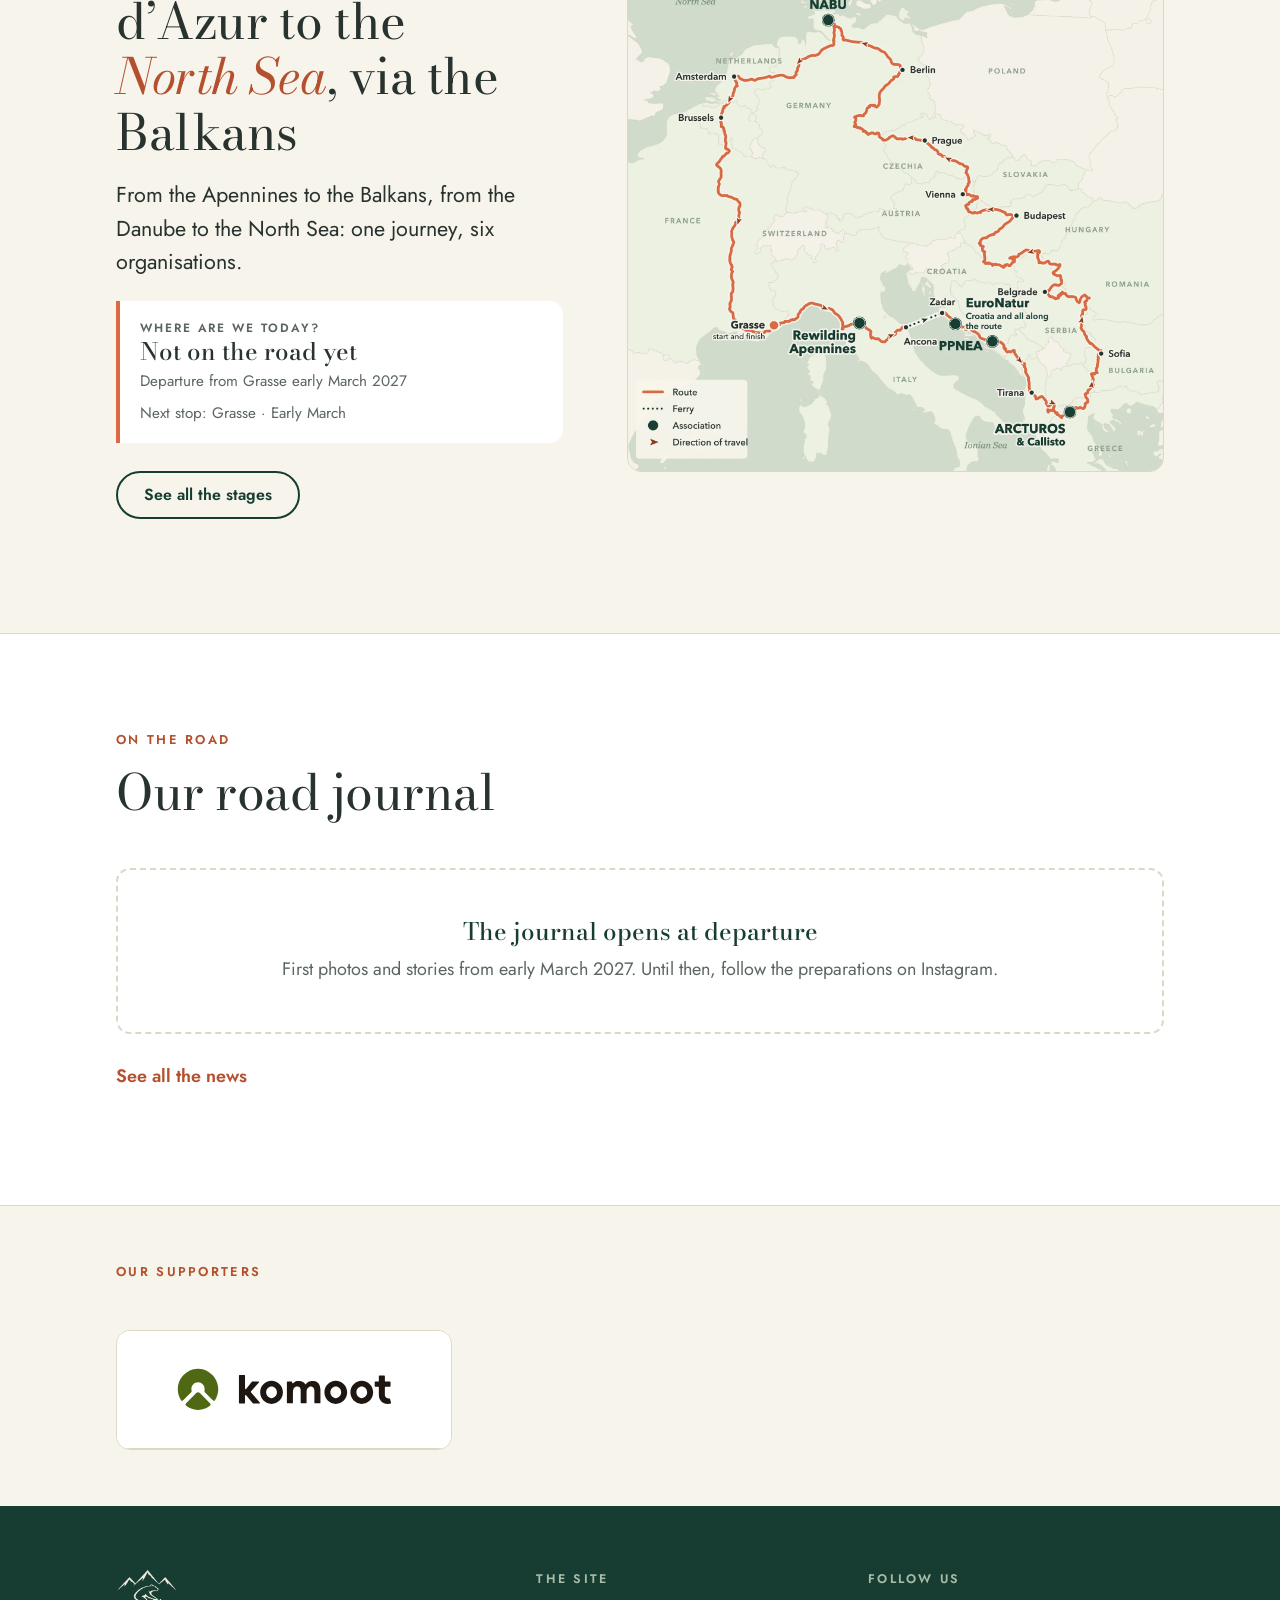
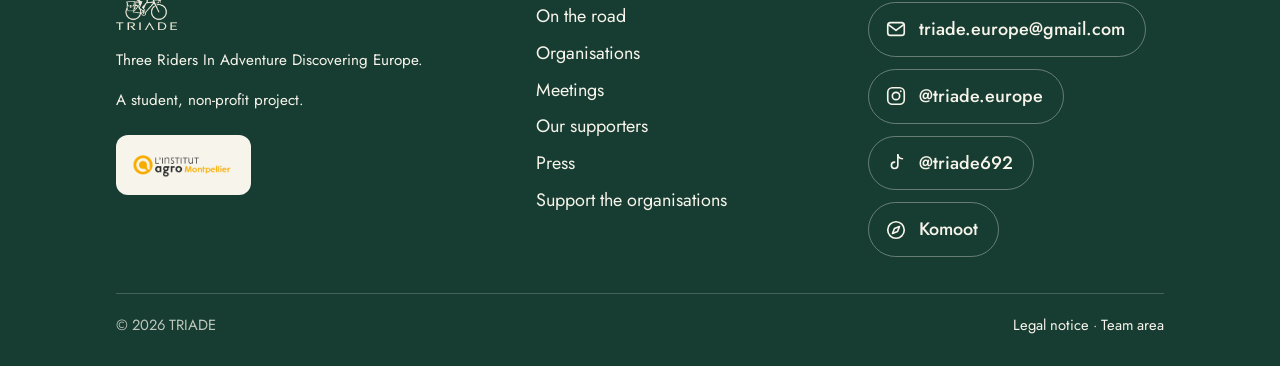
==== commit 945c5e26: "Accueil : légende de la photo de groupe (Téo · Tanguy · Titouan, de gauche à droite) Co-Authored-By:" ====
--- a/index.html
+++ b/index.html
@@ -64,7 +64,7 @@
         <h2 class="h2" data-i18n="proj_h2">Trois étudiants, six associations, <em>une boucle européenne</em></h2>
         <p class="lede" data-i18n="proj_lede">Nous étudions à l’Institut Agro Montpellier. Pendant 6 mois, nous pédalons d’une association à l’autre pour découvrir leurs actions et y prendre part.</p>
       </div>
-      <figure class="trio"><img src="assets/img/equipe-trio.webp" width="880" height="600" alt="Les trois membres de l’équipe TRIADE, côte à côte" loading="lazy" decoding="async"></figure>
+      <figure class="trio"><img src="assets/img/equipe-trio.webp" width="880" height="600" alt="Les trois membres de l’équipe TRIADE, de gauche à droite : Téo, Tanguy, Titouan" loading="lazy" decoding="async"><figcaption>Téo · Tanguy · Titouan</figcaption></figure>
       <div class="head head--centre head--suite">
         <p class="eyebrow" data-i18n="assos_eyebrow">Les associations</p>
         <h2 class="h2" data-i18n="assos_h2">Six associations, six façons de <em>protéger la nature</em></h2>
--- a/assets/css/style.css
+++ b/assets/css/style.css
@@ -561,6 +561,7 @@
 .tetes b { font-weight: 600; }
 .trio { margin: 32px auto 0; max-width: 760px; }
 .trio img { width: 100%; height: auto; display: block; border-radius: 16px; box-shadow: 0 10px 30px rgba(20, 54, 42, .14); }
+.trio figcaption { margin-top: 14px; text-align: center; font-weight: 600; }
 .head--centre { margin-inline: auto; text-align: center; }
 .head--suite { margin-top: clamp(40px, 6vw, 72px); }
 .section--projet .more { text-align: center; }
